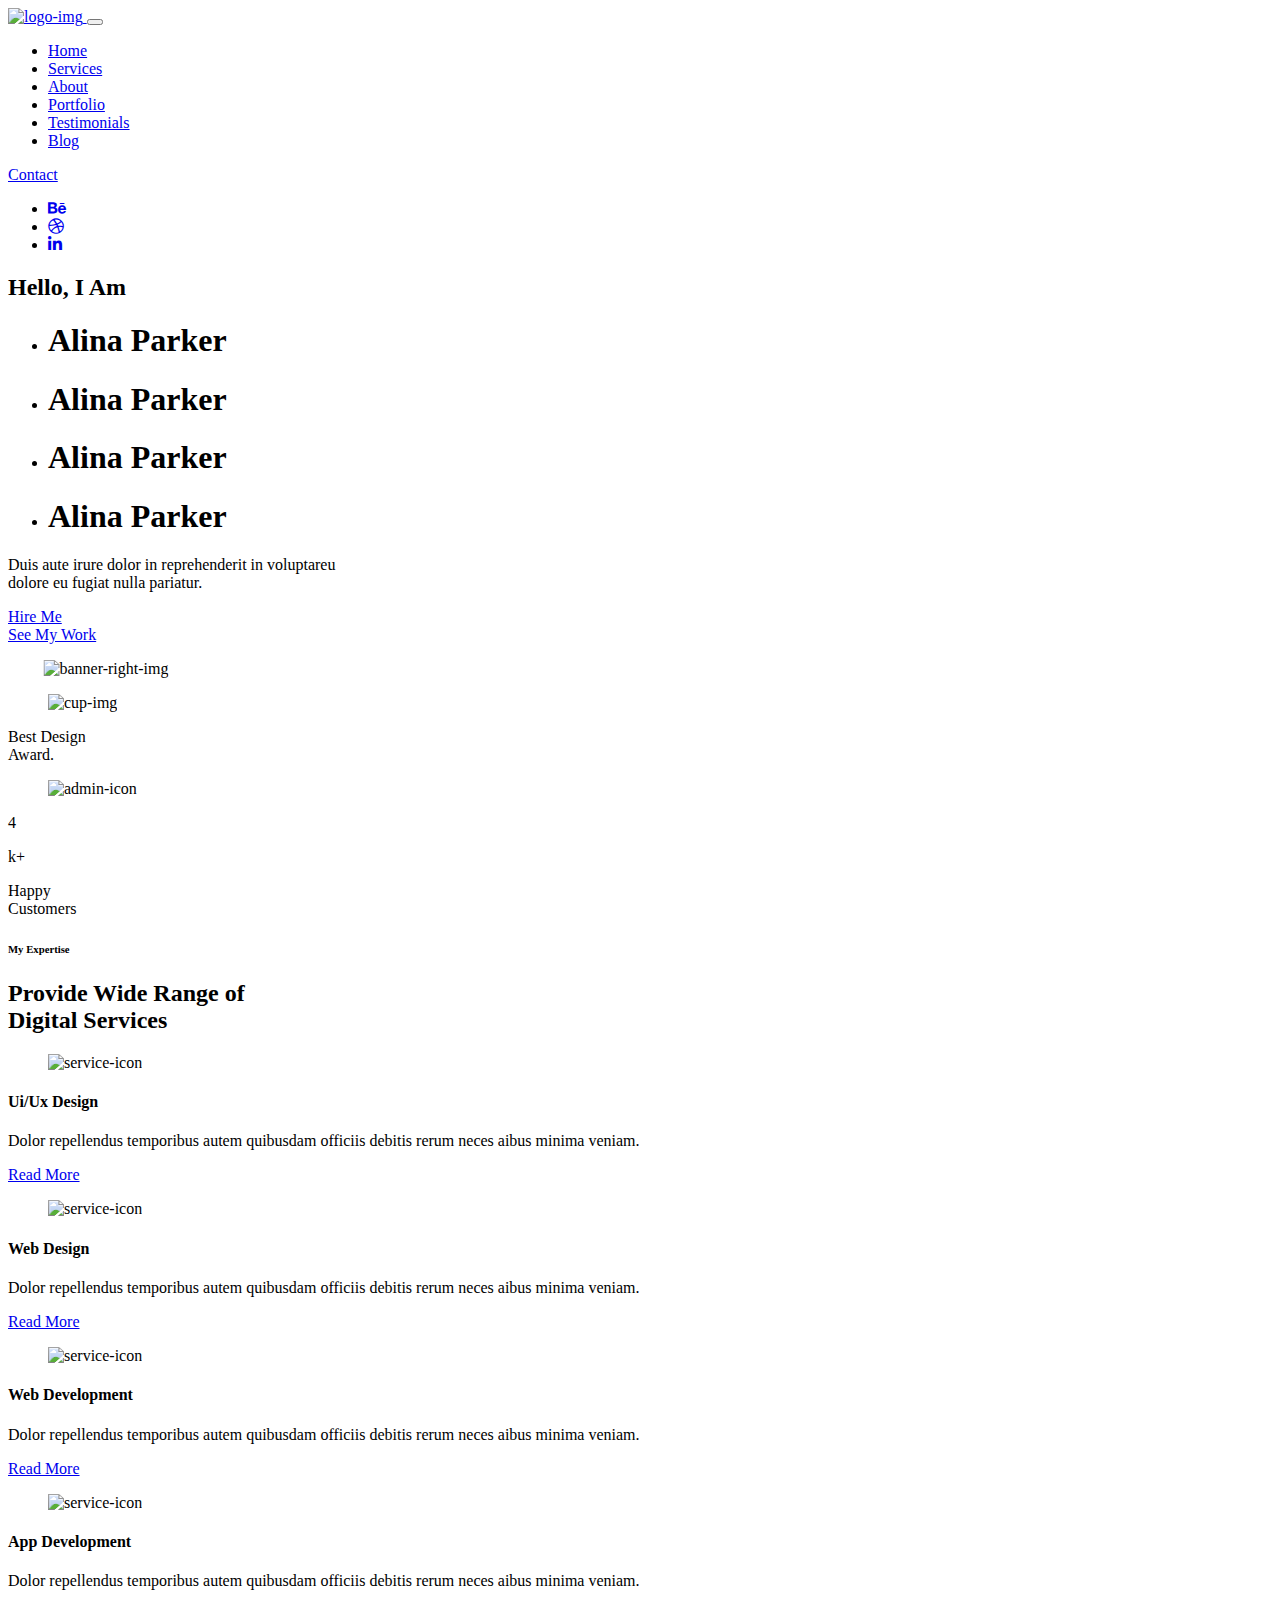
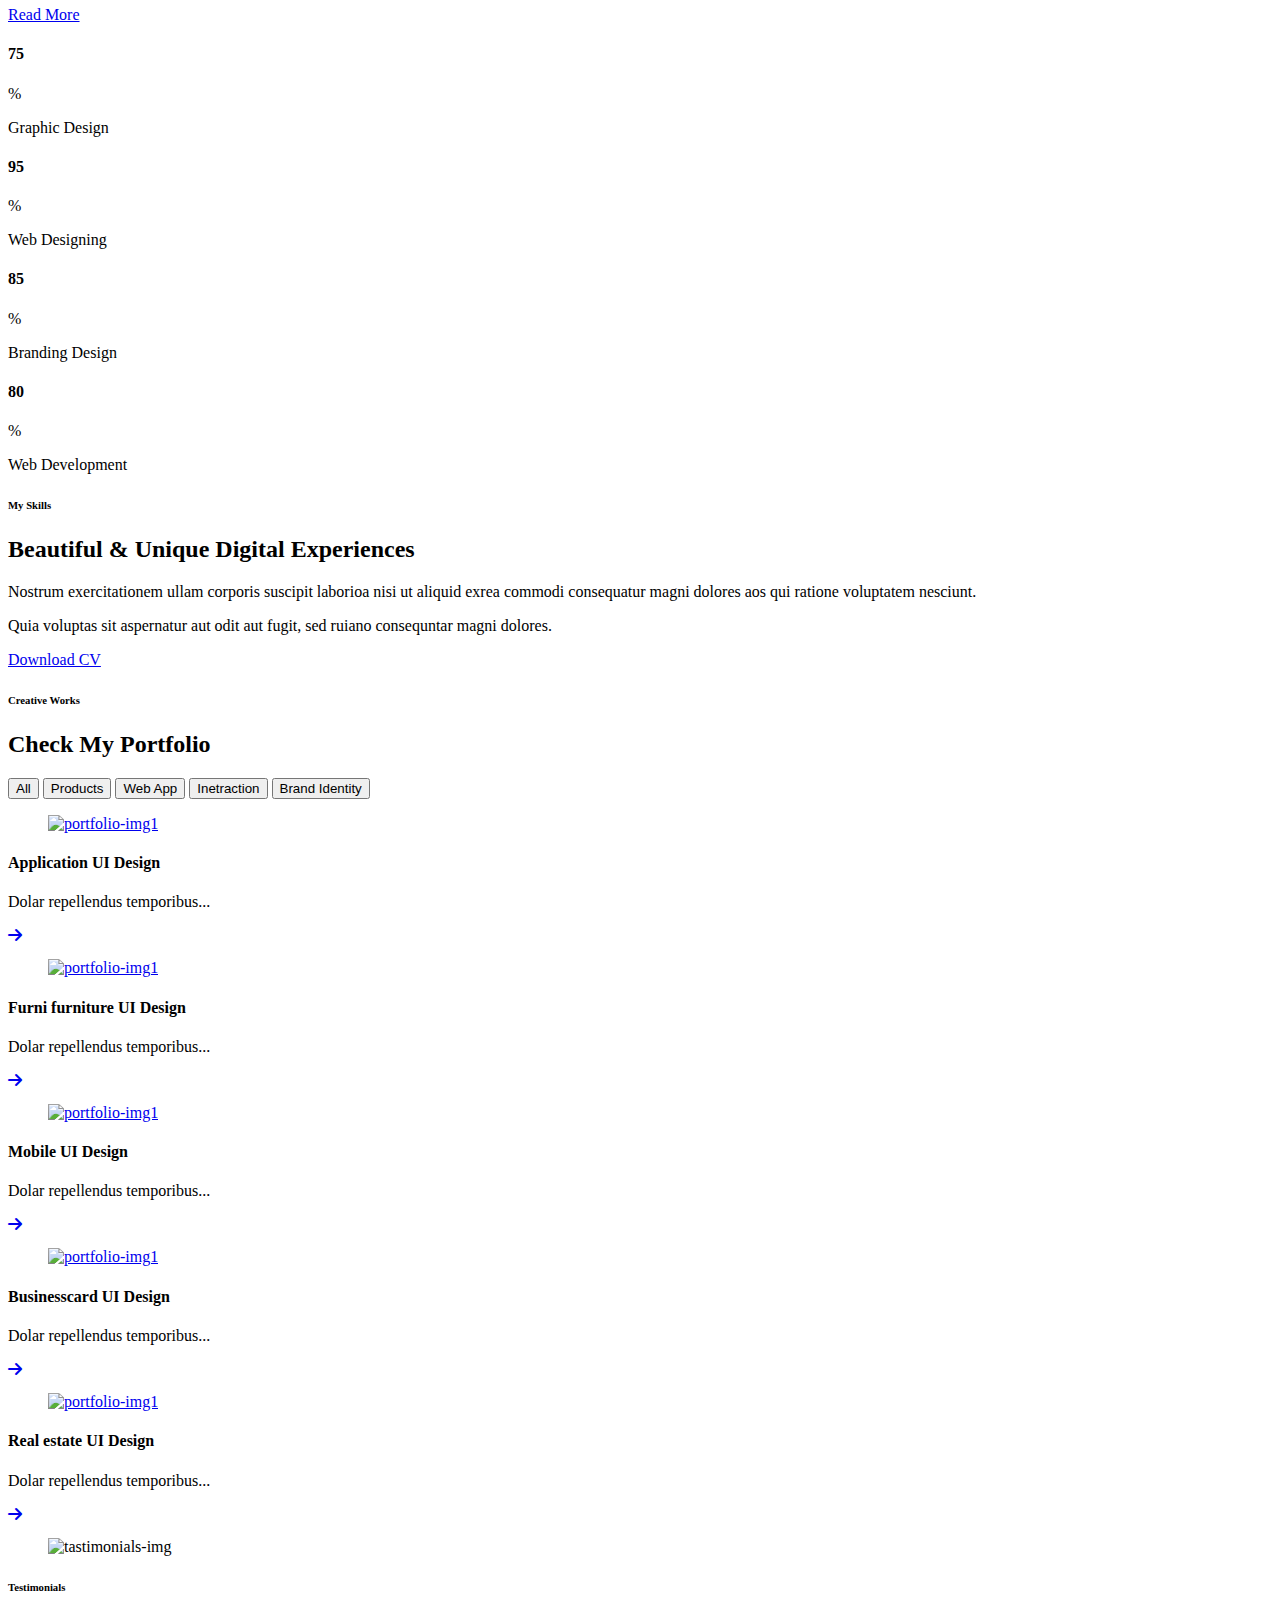
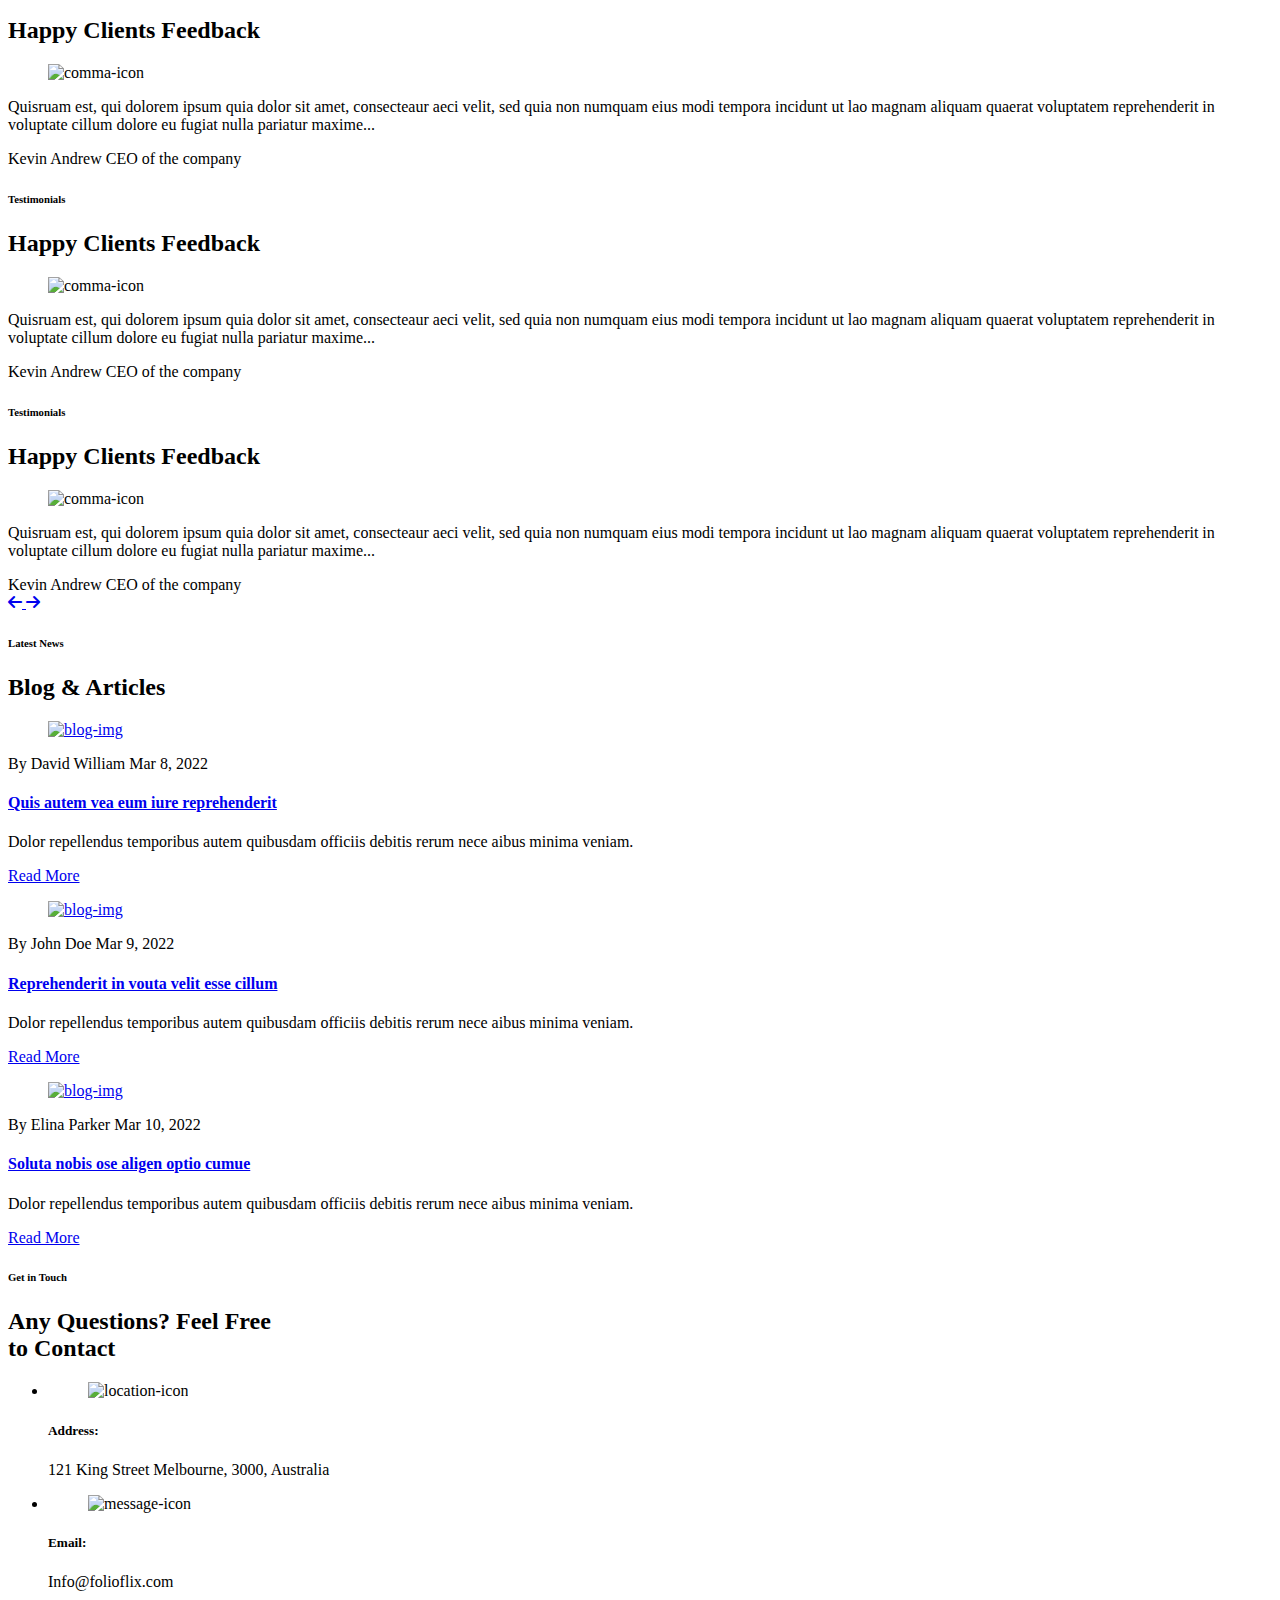
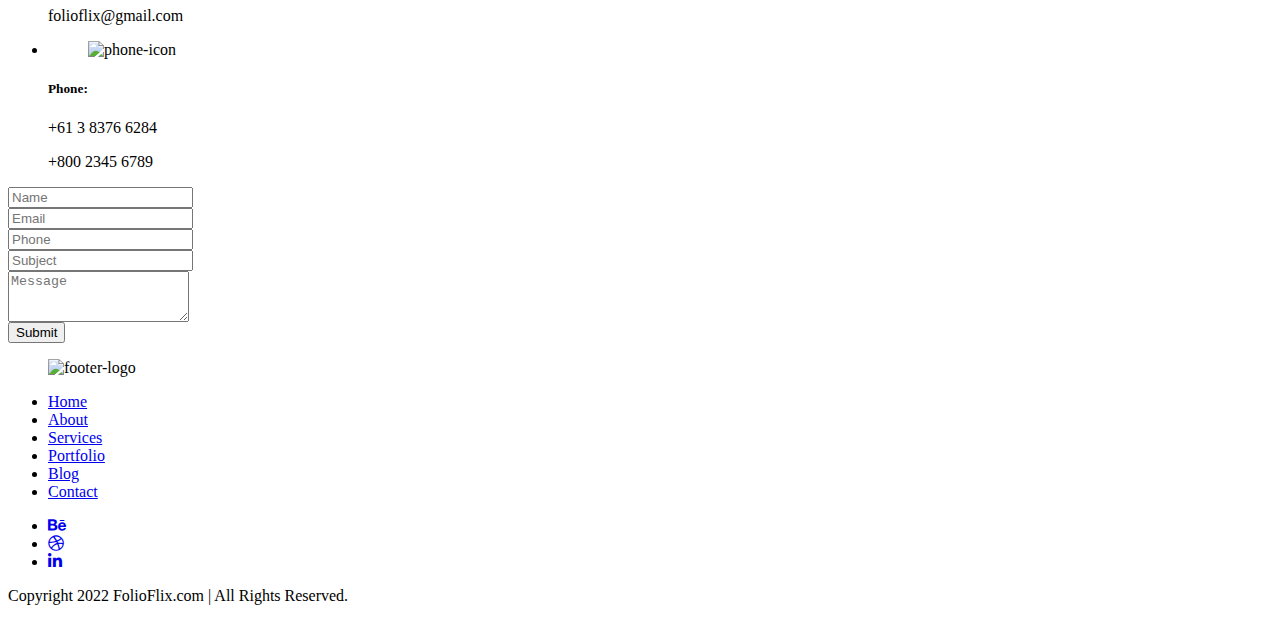
==== index.html @ b6fa3052 "Create index.html" ====
<html lang="zxx"><head>

    <meta name="viewport" content="width=device-width, initial-scale=1">
    <meta http-equiv="Content-Type" content="text/html; charset=utf-8">
    <link rel="stylesheet" href="assets/css/animate.css">
    <link rel="stylesheet" href="https://pro.fontawesome.com/releases/v5.10.0/css/all.css" integrity="sha384-AYmEC3Yw5cVb3ZcuHtOA93w35dYTsvhLPVnYs9eStHfGJvOvKxVfELGroGkvsg+p" crossorigin="anonymous">
    <link rel="stylesheet" href="assets/bootstrap/bootstrap.min.css">
    <link rel="stylesheet" href="assets/css/super-classes.css">
    <link rel="stylesheet" href="assets/css/style.css">
    <link rel="stylesheet" href="assets/css/mobile.css">
    <link rel="stylesheet" href="https://cdnjs.cloudflare.com/ajax/libs/font-awesome/6.1.1/css/all.min.css">
    <title>Nanda</title>
 </head>
 <body>
    <!---header-and-banner-section-->
    <div class="header-and-banner-con w-100 float-left position-relative">
       <div class="header-and-banner-inner-con">
          <header class="main-header fixed-header">
             <!--navbar-start-->
             <div class="container pl-0 pr-0">
                <div class="header-con">
                   <nav class="navbar navbar-expand-lg navbar-light p-0">
                      <a class="navbar-brand p-0" href="index.html">
                      <img src="assets/image/logo-img.png" alt="logo-img" class="img-fluid">
                      </a>
                      <button class="navbar-toggler p-0 collapsed" type="button" data-toggle="collapse" data-target="#navbarSupportedContent" aria-controls="navbarSupportedContent" aria-expanded="false" aria-label="Toggle navigation">
                      <span class="navbar-toggler-icon"></span>
                      <span class="navbar-toggler-icon"></span>
                      <span class="navbar-toggler-icon"></span>
                      </button>
                      <div class="collapse navbar-collapse justify-content-end" id="navbarSupportedContent">
                         <ul class="navbar-nav ml-auto">
                            <li class="nav-item active pl-0">
                               <a class="nav-link p-0" href="index.html">Home<span class="sr-only">(current)</span></a>
                            </li>
                            <li class="nav-item">
                               <a class="nav-link p-0" href="#service-con">Services</a>
                            </li>
                            <li class="nav-item">
                               <a class="nav-link p-0" href="#about-con">About</a>
                            </li>
                            <li class="nav-item">
                               <a class="nav-link p-0" href="#Portfolio">Portfolio</a>
                            </li>
                            <li class="nav-item">
                               <a class="nav-link p-0" href="#testimonials">Testimonials</a>
                            </li>
                            <li class="nav-item">
                               <a class="nav-link p-0 is-active" href="#blog">Blog</a>
                            </li>
                         </ul>
                         <div class="d-inline-block contact">
                            <a href="#Contact">Contact</a>
                         </div>
                      </div>
                   </nav>
                </div>
             </div>
             <!--navbar-end-->
          </header>
          <section class="banner-main-con banner-main-con2" id="home">
             <div class="container pl-0 pr-0">
                <!--banner-start-->
                <div class="footer-social-icon banner-social-icon mb-0">
                   <ul class="mb-0 list-unstyled">
                      <li class="">
                         <a href="https://www.behance.net/"><i class="fab fa-behance d-flex align-items-center justify-content-center"></i></a>
                      </li>
                      <li class="mt-3 mb-3">
                         <a href="https://dribbble.com/"><i class="fab fa-dribbble d-flex align-items-center justify-content-center ml-0 mr-0 "></i></a>
                      </li>
                      <li class="">
                         <a href="https://www.linkedin.com/"><i class="fab fa-linkedin-in d-flex align-items-center justify-content-center"></i></a>
                      </li>
                   </ul>
                </div>
                <div class="banner-con text-lg-left text-center">
                   <div class="row">
                      <div class="col-lg-7 col-sm-12 d-flex justify-content-center flex-column">
                         <div class="banner-left-con wow slideInLeft" style="visibility: visible; animation-name: slideInLeft;">
                            <div class="banner-heading">
                               <h2>Hello, I Am</h2>                                 
                               <ul class="dynamic-txts">
                                  <li><h1>Alina Parker</h1></li>
                                  <li><h1>Alina Parker</h1></li>
                                  <li><h1>Alina Parker</h1></li>
                                  <li><h1>Alina Parker</h1></li>
                                </ul>
                               <p>Duis aute irure dolor in reprehenderit in voluptareu<br>
                                  dolore eu fugiat nulla pariatur.
                               </p>
                            </div>
                            <div class="banner-btn generic-btn d-inline-block">
                               <a href="#Contact">Hire Me</a>
                            </div>
                            <a href="#Portfolio" class="See-btn">See My Work</a>
                         </div>
                      </div>
                      <div class="col-lg-5 col-sm-12">
                         <div class="banner-right-con position-relative wow slideInRight" id="banner-right-con" style="visibility: visible; animation-name: slideInRight;">
                            <figure class="mb-0">
                               <img src="assets/image/banner-right-img.png" alt="banner-right-img" id="banner-right-img" style="transform: translate(-4.5px);">
                            </figure>
                            <div class="best-award-con d-inline-block wow bounceInUp" data-wow-duration="1s" data-wow-delay="1s" style="visibility: visible; animation-duration: 1s; animation-delay: 1s; animation-name: bounceInUp;">
                               <div class="best-award-inner-con">
                                  <figure class="mb-0">
                                     <img src="assets/image/cup-img.png" alt="cup-img" class="img-fluid">
                                  </figure>
                                  <div class="best-award-title">
                                     <p class="mb-0">Best Design<br>
                                        Award.
                                     </p>
                                  </div>
                               </div>
                            </div>
                            <div class="best-award-con d-inline-block happy-con wow bounceInUp" data-wow-duration="1s" data-wow-delay="1s" style="visibility: visible; animation-duration: 1s; animation-delay: 1s; animation-name: bounceInUp;">
                               <div class="best-award-inner-con text-center">
                                  <figure>
                                     <img src="assets/image/admin-icon.png" alt="admin-icon" class="img-fluid">
                                  </figure>
                                  <div class="best-award-title d-inline-block ml-0">
                                     <p class="mb-0 d-inline-block count">4</p>
                                     <p class="mb-0 d-inline-block">k+</p>
                                     <span class="d-block">Happy<br>
                                     Customers</span>
                                  </div>
                               </div>
                            </div>
                            <div class="cursor" style="visibility: hidden; transform: translate3d(calc(984px - 50%), calc(125px - 50%), 0px);"></div>
                            <div class="cursor2" style="visibility: hidden; left: 984px; top: 125px;"></div>
                         </div>
                      </div>
                   </div>
                </div>
                <!--banner-end-->
             </div>
          </section>
       </div>
    </div>
    <!---header-and-banner-section-->
    <!-- service section -->
    <section class="w-100 float-left service-con padding-top padding-bottom position-relative" id="service-con">
       <div class="container">
          <div class="service-inner-con position-relative">
             <div class="generic-title text-center">
                <h6>My Expertise</h6>
                <h2 class="mb-0">Provide Wide Range of<br>
                   Digital Services
                </h2>
             </div>
             <div class="service-box wow fadeInUp" style="visibility: visible; animation-name: fadeInUp;">
                <div class="row">
                   <div class="col-lg-6 col-md-6">
                      <div class="service-box-item" style="transform: rotate(0deg);">
                         <figure class="mb-0">
                            <img src="assets/image/service-icon1.png" alt="service-icon" class="img-fluid">
                         </figure>
                         <div class="service-box-item-content">
                            <h4>Ui/Ux Design</h4>
                            <p>Dolor repellendus temporibus autem 
                               quibusdam officiis debitis rerum neces
                               aibus minima veniam.
                            </p>
                            <a href="#" data-toggle="modal" data-target="#Ui-Design">Read More</a>
                         </div>
                      </div>
                   </div>
                   <div class="col-lg-6 col-md-6">
                      <div class="service-box-item" style="transform: rotate(0deg);">
                         <figure class="mb-0">
                            <img src="assets/image/service-icon2.png" alt="service-icon" class="img-fluid">
                         </figure>
                         <div class="service-box-item-content">
                            <h4>Web Design</h4>
                            <p>Dolor repellendus temporibus autem 
                               quibusdam officiis debitis rerum neces
                               aibus minima veniam.
                            </p>
                            <a href="#" data-toggle="modal" data-target="#web-design">Read More</a>
                         </div>
                      </div>
                   </div>
                </div>
                <div class="row mb-0">
                   <div class="col-lg-6 col-md-6">
                      <div class="service-box-item" style="transform: rotate(0deg);">
                         <figure class="mb-0">
                            <img src="assets/image/service-icon3.png" alt="service-icon" class="img-fluid">
                         </figure>
                         <div class="service-box-item-content">
                            <h4>Web Development</h4>
                            <p>Dolor repellendus temporibus autem 
                               quibusdam officiis debitis rerum neces
                               aibus minima veniam.
                            </p>
                            <a href="#" data-toggle="modal" data-target="#web-development">Read More</a>
                         </div>
                      </div>
                   </div>
                   <div class="col-lg-6 col-md-6">
                      <div class="service-box-item mb-0" style="transform: rotate(0deg);">
                         <figure class="mb-0">
                            <img src="assets/image/service-icon4.png" alt="service-icon" class="img-fluid">
                         </figure>
                         <div class="service-box-item-content">
                            <h4>App Development</h4>
                            <p>Dolor repellendus temporibus autem 
                               quibusdam officiis debitis rerum neces
                               aibus minima veniam.
                            </p>
                            <a href="#" data-toggle="modal" data-target="#app-development">Read More</a>
                         </div>
                      </div>
                   </div>
                </div>
             </div>
          </div>
       </div>
    </section>
    <!-- service section -->
    <!-- skill section -->
    <section class="w-100 float-left skill-con padding-top padding-bottom position-relative" id="about-con">
       <div class="container">
          <div class="skill-inner-con position-relative">
             <div class="row">
                <div class="col-lg-6 order-lg-0 order-2">
                   <div class="skill-left-con text-center wow slideInLeft" style="visibility: visible; animation-name: slideInLeft;">
                      <div class="row service-skill-sttaf-con">
                         <div class="col-lg-6 col-md-6 col-sm-6 col-12">
                            <div class="skill-left-item-con">
                               <div class="circle-wrap firstPercentage">
                                  <div class="circle">
                                     <div class="mask full">
                                        <div class="fill"></div>
                                     </div>
                                     <div class="mask half">
                                        <div class="fill"></div>
                                     </div>
                                     <div class="inside-circle">
                                        <div class="service-skill-sttaf-item-con">
                                           <div class="service-skill-sttaf-item-title service-skill-sttaf-item1-con d-flex align-items-center justify-content-center">
                                              <h4 class="d-table-cell align-middle mb-0 text-center count">75</h4>
                                              <span class="static-txt2">%</span>
                                           </div>
                                        </div>
                                     </div>
                                  </div>
                               </div>
                               <div class="service-skill-sttaf-item-heading">
                                  <p class="mb-0">Graphic Design</p>
                               </div>
                            </div>
                         </div>
                         <div class="col-lg-6 col-md-6 col-sm-6 col-12">
                            <div class="skill-left-item-con">
                               <div class="circle-wrap secondPercentage">
                                  <div class="circle">
                                     <div class="mask full">
                                        <div class="fill"></div>
                                     </div>
                                     <div class="mask half">
                                        <div class="fill"></div>
                                     </div>
                                     <div class="inside-circle">
                                        <div class="service-skill-sttaf-item-con">
                                           <div class="service-skill-sttaf-item-title service-skill-sttaf-item2-con text-center d-flex align-items-center justify-content-center">
                                              <h4 class=" mb-0 text-center count">95</h4>
                                              <span class=" static-txt2">%</span>
                                           </div>
                                        </div>
                                     </div>
                                  </div>
                               </div>
                               <div class="service-skill-sttaf-item-heading">
                                  <p class="mb-0">Web Designing</p>
                               </div>
                            </div>
                         </div>
                      </div>
                      <div class="row service-skill-sttaf-con">
                         <div class="col-lg-6 col-md-6 col-sm-6 col-12">
                            <div class="skill-left-item-con">
                               <div class="circle-wrap thirdPercentage">
                                  <div class="circle">
                                     <div class="mask full">
                                        <div class="fill"></div>
                                     </div>
                                     <div class="mask half">
                                        <div class="fill"></div>
                                     </div>
                                     <div class="inside-circle">
                                        <div class="service-skill-sttaf-item-con">
                                           <div class="service-skill-sttaf-item-title service-skill-sttaf-item1-con d-flex align-items-center justify-content-center">
                                              <h4 class="d-table-cell align-middle mb-0 text-center count">85</h4>
                                              <span class="static-txt2">%</span>
                                           </div>
                                        </div>
                                     </div>
                                  </div>
                               </div>
                               <div class="service-skill-sttaf-item-heading">
                                  <p class="mb-0">Branding Design</p>
                               </div>
                            </div>
                         </div>
                         <div class="col-lg-6 col-md-6 col-sm-6 col-12 ">
                            <div class="skill-left-item-con">
                               <div class="circle-wrap fourPercentage">
                                  <div class="circle">
                                     <div class="mask full">
                                        <div class="fill"></div>
                                     </div>
                                     <div class="mask half">
                                        <div class="fill"></div>
                                     </div>
                                     <div class="inside-circle">
                                        <div class="service-skill-sttaf-item-con">
                                           <div class="service-skill-sttaf-item-title service-skill-sttaf-item2-con text-center d-flex align-items-center justify-content-center">
                                              <h4 class=" mb-0 text-center count">80</h4>
                                              <span class=" static-txt2">%</span>
                                           </div>
                                        </div>
                                     </div>
                                  </div>
                               </div>
                               <div class="service-skill-sttaf-item-heading">
                                  <p class="mb-0">Web Development</p>
                               </div>
                            </div>
                         </div>
                      </div>
                   </div>
                </div>
                <div class="col-lg-6 d-flex align-items-center">
                   <div class="skill-right-con wow slideInRight" style="visibility: visible; animation-name: slideInRight;">
                      <h6>My Skills</h6>
                      <h2>Beautiful &amp; Unique
                         Digital Experiences
                      </h2>
                      <p>Nostrum exercitationem ullam corporis suscipit laborioa
                         nisi ut aliquid exrea commodi consequatur magni dolores 
                         aos qui ratione voluptatem nesciunt.
                      </p>
                      <p>Quia voluptas sit aspernatur aut odit aut fugit, sed ruiano
                         consequntar magni dolores.
                      </p>
                      <div class="generic-btn download-bnt">
                         <a href="#" id="downloadImg" onclick="downloadImage()">Download CV</a>                  
                      </div>
                   </div>
                </div>
             </div>
          </div>
       </div>
    </section>
    <!-- skill section -->
    <!-- portfolio section -->
    <section class="w-100 float-left portfolio-con padding-top" id="Portfolio">
       <div class="container">
          <div class="generic-title text-center">
             <h6 class="text-white">Creative Works</h6>
             <h2 class="mb-0 text-white">Check My Portfolio</h2>
          </div>
          <div id="myBtnContainer" class="text-center">
             <button class="active active_button" onclick="filterSelection('all')"> All </button>
             <button class="" onclick="filterSelection('cars')">Products </button>
             <button class="" onclick="filterSelection('animals')">Web App</button>
             <button class="" onclick="filterSelection('fruits')"> Inetraction </button>
             <button class="" onclick="filterSelection('colors')">Brand Identity</button>
          </div>
       </div>
    </section>
    <!-- portfolio section -->
    <!-- portfolio section -->
    <section class="w-100 float-left portfolio-body-con">
       <div class="container">
          <div class="portfolio-img-con position-relative w-100 float-left wow fadeInUp" style="visibility: visible; animation-name: fadeInUp;">
             <div class="filterDiv cars position-relative show">
                <a href="#" data-toggle="modal" data-target="#modalWPWAF">
                   <div class="portfolio-img position-relative">
                      <figure>
                         <img src="assets/image/portfolio-img1.png" alt="portfolio-img1" class="img-fluid"> 
                      </figure>
                   </div>
                </a>
                   <div class="portfolio-img-content text-left">
                      <div class="portfolio-img-title d-inline-block">
                         <h4>Application UI Design</h4>
                         <p>Dolar repellendus temporibus...</p>
                      </div>
                   <a href="#" class="float-lg-right" data-toggle="modal" data-target="#modalWPWAF-icon">
                    <i class="fas fa-arrow-right d-flex align-items-center justify-content-center"></i>
                </a> 
                </div>
                
             </div>
             <div class="filterDiv colors fruits position-relative show">
                <a href="#" data-toggle="modal" data-target="#modalporfolio2">
                   <div class="portfolio-img position-relative">
                      <figure>
                         <img src="assets/image/portfolio-img2.png" alt="portfolio-img1" class="img-fluid"> 
                      </figure>
                   </div>
                </a>
                   <div class="portfolio-img-content text-left">
                      <div class="portfolio-img-title d-inline-block">
                         <h4>Furni furniture UI Design</h4>
                         <p>Dolar repellendus temporibus...</p>
                      </div>
                   <a href="#" class="float-lg-right" data-toggle="modal" data-target="#modalporfolio2-icon">
                   <i class="fas fa-arrow-right d-flex align-items-center justify-content-center"></i>
                   </a>
                </div>
                
             </div>
             <div class="filterDiv cars position-relative show">
                <a href="#" data-toggle="modal" data-target="#modalporfolio3">
                   <div class="portfolio-img position-relative">
                      <figure>
                         <img src="assets/image/portfolio-img3.png" alt="portfolio-img1" class="img-fluid"> 
                      </figure>
                   </div>
                </a>
                   <div class="portfolio-img-content text-left">
                      <div class="portfolio-img-title d-inline-block">
                         <h4>Mobile UI Design</h4>
                         <p>Dolar repellendus temporibus...</p>
                      </div>
                <a href="#" class="float-lg-right" data-toggle="modal" data-target="#modalporfolio3-icon"><i class="fas fa-arrow-right d-flex align-items-center justify-content-center"></i></a>
                </div>
               
             </div>
             <div class="filterDiv colors position-relative show">
                <a href="#" data-toggle="modal" data-target="#modalporfolio4">
                   <div class="portfolio-img position-relative">
                      <figure>
                         <img src="assets/image/portfolio-img4.png" alt="portfolio-img1" class="img-fluid"> 
                      </figure>
                   </div>
                </a>
                   <div class="portfolio-img-content text-left">
                      <div class="portfolio-img-title d-inline-block">
                         <h4>Businesscard UI Design</h4>
                         <p>Dolar repellendus temporibus...</p>
                      </div>
                <a href="#" class="float-lg-right" data-toggle="modal" data-target="#modalporfolio4-icon"><i class="fas fa-arrow-right d-flex align-items-center justify-content-center"></i></a>
                </div>
                
             </div>
             <div class="filterDiv cars animals position-relative show">
                <a href="#" data-toggle="modal" data-target="#modalporfolio5">
                   <div class="portfolio-img position-relative">
                      <figure>
                         <img src="assets/image/portfolio-img5.png" alt="portfolio-img1" class="img-fluid"> 
                      </figure>
                   </div>
                </a>
                   <div class="portfolio-img-content text-left">
                      <div class="portfolio-img-title d-inline-block">
                         <h4>Real estate UI Design</h4>
                         <p>Dolar repellendus temporibus...</p>
                      </div>
                <a href="#" class="float-lg-right" data-toggle="modal" data-target="#modalporfolio5-icon"><i class="fas fa-arrow-right d-flex align-items-center justify-content-center"></i></a>
                </div>
                
             </div>
          </div>
       </div>
    </section>
    <!-- portfolio section -->
    <!-- tastimonials section -->
    <section class="w-100 float-left padding-top padding-bottom tastimonials-con position-relative text-lg-left text-center" id="testimonials">
       <div class="container">
          <div class="row">
             <div class="col-lg-5">
                <div class="tastimonials-left-con wow slideInLeft" style="visibility: visible; animation-name: slideInLeft;">
                   <figure class="mb-0">
                      <img src="assets/image/tastimonials-img.png" alt="tastimonials-img" class="img-fluid">
                   </figure>
                </div>
             </div>
             <div class="col-lg-7">
                <div id="carouselExampleControls" class="carousel slide wow slideInRight" data-ride="carousel" style="visibility: visible; animation-name: slideInRight;">
                   <div class="carousel-inner">
                      <div class="carousel-item carousel-item-next carousel-item-left">
                         <div class="testimonials-content">
                            <h6>Testimonials</h6>
                            <h2>Happy Clients Feedback</h2>
                            <figure class="mb-0">
                               <img src="assets/image/comma-icon.png" alt="comma-icon" class="img-fluid">
                            </figure>
                            <div class="testimonials-inner-content">
                               <p>Quisruam est, qui dolorem ipsum quia dolor sit amet, consecteaur
                                  aeci velit, sed quia non numquam eius modi tempora incidunt ut lao
                                  magnam aliquam quaerat voluptatem reprehenderit in voluptate
                                  cillum dolore eu fugiat nulla pariatur maxime...
                               </p>
                               <span class="d-block auther-name">Kevin Andrew</span>
                               <span class="d-block">CEO  of the company</span>
                            </div>
                         </div>
                      </div>
                      <div class="carousel-item">
                         <div class="testimonials-content">
                            <h6>Testimonials</h6>
                            <h2>Happy Clients Feedback</h2>
                            <figure class="mb-0">
                               <img src="assets/image/comma-icon.png" alt="comma-icon" class="img-fluid">
                            </figure>
                            <div class="testimonials-inner-content">
                               <p>Quisruam est, qui dolorem ipsum quia dolor sit amet, consecteaur
                                  aeci velit, sed quia non numquam eius modi tempora incidunt ut lao
                                  magnam aliquam quaerat voluptatem reprehenderit in voluptate
                                  cillum dolore eu fugiat nulla pariatur maxime...
                               </p>
                               <span class="d-block auther-name">Kevin Andrew</span>
                               <span class="d-block">CEO  of the company</span>
                            </div>
                         </div>
                      </div>
                      <div class="carousel-item active carousel-item-left">
                         <div class="testimonials-content">
                            <h6>Testimonials</h6>
                            <h2>Happy Clients Feedback</h2>
                            <figure class="mb-0">
                               <img src="assets/image/comma-icon.png" alt="comma-icon" class="img-fluid">
                            </figure>
                            <div class="testimonials-inner-content">
                               <p>Quisruam est, qui dolorem ipsum quia dolor sit amet, consecteaur
                                  aeci velit, sed quia non numquam eius modi tempora incidunt ut lao
                                  magnam aliquam quaerat voluptatem reprehenderit in voluptate
                                  cillum dolore eu fugiat nulla pariatur maxime...
                               </p>
                               <span class="d-block auther-name">Kevin Andrew</span>
                               <span class="d-block">CEO  of the company</span>
                            </div>
                         </div>
                      </div>
                   </div>
                   <a class="carousel-control-prev" href="#carouselExampleControls" role="button" data-slide="prev">
                   <i class="fas fa-arrow-left d-flex align-items-center justify-content-center"></i>
                   <span class="sr-only">Previous</span>
                   </a>
                   <a class="carousel-control-next" href="#carouselExampleControls" role="button" data-slide="next">
                   <i class="fas fa-arrow-right d-flex align-items-center justify-content-center"></i>
                   <span class="sr-only">Next</span>
                   </a>
                </div>
             </div>
          </div>
       </div>
    </section>
    <!-- tastimonials section -->
    <!-- blog section -->
    <section class="w-100 float-left blog-con padding-top padding-bottom position-relative" id="blog">
       <div class="container">
          <div class="blog-inner-con position-relative">
             <div class="generic-title text-center">
                <h6>Latest News</h6>
                <h2 class="mb-0">Blog &amp; Articles</h2>
             </div>
             <div class="blog-box wow fadeInUp" style="visibility: visible; animation-name: fadeInUp;">
                <div class="row">
                   <div class="col-lg-4">
                      <div class="blog-box-item">
                         <div class="blog-img">
                            <a href="#" data-toggle="modal" data-target="#blog-model-1">
                               <figure class="mb-0">
                                  <img src="assets/image/blog-img-1.png" alt="blog-img" class="img-fluid">
                               </figure>
                            </a>
                         </div>
                         <div class="blog-content">
                            <div class="blog-auteher-title">
                               <span>By David William</span>
                               <span class="float-lg-right">Mar 8, 2022</span>
                            </div>
                            <a href="#" data-toggle="modal" data-target="#blog-model-1">
                               <h4>Quis autem vea eum 
                                  iure reprehenderit
                               </h4>
                            </a>
                            <p>Dolor repellendus temporibus autem 
                               quibusdam officiis debitis rerum nece
                               aibus minima veniam.
                            </p>
                            <a href="#" data-toggle="modal" data-target="#blog-model-1">Read More</a>
                         </div>
                      </div>
                   </div>
                   <div class="col-lg-4">
                      <div class="blog-box-item">
                         <div class="blog-img">
                            <a href="#" data-toggle="modal" data-target="#blog-model-2">
                               <figure class="mb-0">
                                  <img src="assets/image/blog-img-2.png" alt="blog-img" class="img-fluid">
                               </figure>
                            </a>
                         </div>
                         <div class="blog-content">
                            <div class="blog-auteher-title">
                               <span>By John Doe</span>
                               <span class="float-lg-right">Mar 9, 2022</span>
                            </div>
                            <a href="#" data-toggle="modal" data-target="#blog-model-2">
                               <h4>Reprehenderit in vouta
                                  velit esse cillum
                               </h4>
                            </a>
                            <p>Dolor repellendus temporibus autem 
                               quibusdam officiis debitis rerum nece
                               aibus minima veniam.
                            </p>
                            <a href="#" data-toggle="modal" data-target="#blog-model-2">Read More</a>
                         </div>
                      </div>
                   </div>
                   <div class="col-lg-4">
                      <div class="blog-box-item mb-0">
                         <div class="blog-img">
                            <a href="#" data-toggle="modal" data-target="#blog-model-3">
                               <figure class="mb-0">
                                  <img src="assets/image/blog-img-3.png" alt="blog-img" class="img-fluid">
                               </figure>
                            </a>
                         </div>
                         <div class="blog-content">
                            <div class="blog-auteher-title">
                               <span>By Elina Parker</span>
                               <span class="float-lg-right">Mar 10, 2022</span>
                            </div>
                            <a href="#" data-toggle="modal" data-target="#blog-model-3">
                               <h4>Soluta nobis ose aligen
                               optio cumue
                            </h4>
                            </a>
                            <p>Dolor repellendus temporibus autem 
                               quibusdam officiis debitis rerum nece
                               aibus minima veniam.
                            </p>
                            <a href="#" data-toggle="modal" data-target="#blog-model-3">Read More</a>
                         </div>
                      </div>
                   </div>
                </div>
             </div>
          </div>
       </div>
    </section>
    <!-- blog section -->
    <!-- form section -->
    <section class="w-100 float-left form-main-con padding-top padding-bottom" id="Contact">
       <div class="container">
          <div class="form-main-inner-con position-relative">
             <div class="generic-title text-center">
                <h6>Get in Touch</h6>
                <h2 class="mb-0">Any Questions? Feel Free<br>
                   to Contact
                </h2>
             </div>
             <div class="row">
                <div class="col-lg-4 order-lg-0 order-2">
                   <div class="contact-information position-relative wow slideInLeft" style="visibility: visible; animation-name: slideInLeft;">
                      <ul class="list-unstyled">
                         <li>
                            <figure class="mb-0 d-flex align-items-center justify-content-center">
                               <img src="assets/image/location-icon.png" alt="location-icon" class="img-fluid">
                            </figure>
                            <div class="contact-information-content">
                               <h5>Address:</h5>
                               <p class="mb-0">121 King Street Melbourne,
                                  3000, Australia
                               </p>
                            </div>
                         </li>
                         <li>
                            <figure class="mb-0 d-flex align-items-center justify-content-center">
                               <img src="assets/image/message-icon.png" alt="message-icon" class="img-fluid">
                            </figure>
                            <div class="contact-information-content">
                               <h5>Email:</h5>
                               <p class="mb-0">Info@folioflix.com</p>
                               <p class="mb-0">folioflix@gmail.com</p>
                            </div>
                         </li>
                         <li class="mb-0">
                            <figure class="mb-0 d-flex align-items-center justify-content-center">
                               <img src="assets/image/phone-icon.png" alt="phone-icon" class="img-fluid">
                            </figure>
                            <div class="contact-information-content">
                               <h5>Phone:</h5>
                               <p class="mb-0">+61 3 8376 6284</p>
                               <p class="mb-0">+800 2345 6789</p>
                            </div>
                         </li>
                      </ul>
                   </div>
                </div>
                <div class="col-lg-8">
                    
                    <div id="form_result">
              
                    </div>

                    
                   <form id="contactpage" method="POST" class="contact-form wow slideInRight text-lg-left text-center" style="visibility: visible; animation-name: slideInRight;">
                      <div class="row">
                         <div class="col-lg-6 col-md-6">
                            <div class="form-group mb-0">    
                               <input type="text" placeholder="Name" name="name" id="name" autocomplete="off" required=""> 
                            </div>
                         </div>
                         <div class="col-lg-6 col-md-6">
                            <div class="form-group mb-0">
                               <input type="email" id="emailHelp" name="emailHelp" placeholder="Email" autocomplete="off" required="">
                               <small class="form-text text-muted"></small>
                            </div>
                         </div>
                         <div class="col-lg-6 col-md-6">
                            <div class="form-group mb-0">    
                               <input type="tel" placeholder="Phone" name="phone" id="phone" required=""> 
                            </div>
                         </div>
                         <div class="col-lg-6 col-md-6">
                            <div class="form-group mb-0">    
                               <input type="text" name="subject" placeholder="Subject" id="subject"> 
                            </div>
                         </div>
                      </div>
                      <div class="row">
                         <div class="col-lg-12">
                            <div class=" form-group mb-0">    
                               <textarea placeholder="Message" rows="3" name="comments" id="comments"></textarea>
                            </div>
                         </div>
                      </div>
                      <button type="submit" id="submit" class="appointment-btn">Submit</button>
                   </form>
                    
                </div>
             </div>
          </div>
       </div>
    </section>
    <!-- form section -->
    <!-- weight footer section -->
    <div class="w-100 float-left weight-footer-con position-relative">
       <div class="container">
          <div class="weight-footer-content text-center wow fadeInUp" style="visibility: visible; animation-name: fadeInUp;">
             <figure class="">
                <img src="assets/image/footer-logo.png" alt="footer-logo" class="img-fluid">
             </figure>
             <div class="footer-navbar">
                <ul class="list-unstyled">
                   <li class="d-inline-block border-left-0 pl-0"><a href="#home">Home</a></li>
                   <li class="d-inline-block"><a href="#about-con">About</a></li>
                   <li class="d-inline-block"><a href="#service-con">Services</a></li>
                   <li class="d-inline-block"><a href="#Portfolio">Portfolio</a></li>
                   <li class="d-inline-block"><a href="#testimonials">Blog</a></li>
                   <li class="d-inline-block pr-0"><a href="#Contact">Contact</a></li>
                </ul>
             </div>
             <div class="footer-social-icon">
                <ul class="mb-0">
                   <li class="d-inline-block">
                      <a href="https://www.behance.net/"><i class="fab fa-behance d-flex align-items-center justify-content-center"></i></a>
                   </li>
                   <li class="d-inline-block">
                      <a href="https://dribbble.com/"><i class="fab fa-dribbble d-flex align-items-center justify-content-center"></i></a>
                   </li>
                   <li class="d-inline-block">
                      <a href="https://www.linkedin.com/"><i class="fab fa-linkedin-in d-flex align-items-center justify-content-center"></i></a>
                   </li>
                </ul>
             </div>
          </div>
          <div class="copy-right-content text-center">
             <p class="mb-0">Copyright 2022 FolioFlix.com | All Rights Reserved.</p>
          </div>
       </div>
    </div>
    <a id="button" class="show"></a>
    <div id="modalWPWAF" class="modal fade" tabindex="-1" style="display: none;" aria-hidden="true">
       <div class="modal-dialog">
          <div class="modal-content">
             <div class="modal-header">
                <button type="button" class="close" data-dismiss="modal" aria-label="Close"><span aria-hidden="true"><i class="far fa-times"></i></span></button>
             </div>
             <div class="modal-body service-model-content">
                <figure class="mb-0">
                   <img src="assets/image/portfolio-model-img1.jfif" alt="portfolio-model-img1" class="img-fluid">
                </figure>
                <h4>Application UI Design</h4>
                <p class="mb-md-4 mb-2">Lorem Ipsum is simply dummy text of the printing and typesetting industry. Lorem Ipsum has been the industry's standard dummy text ever since the 1500s, when an unknown printer took a galley of type and scrambled it to make a type specimen book. It has survived not only five centuries, but also the leap into electronic typesetting, remaining essentially unchanged. It was popularised in the 1960s with the release .</p>
                <ul class="list-unstyled model-list mb-md-3 mb-2">
                   <li><i class="fas fa-check-circle"></i> Lorem Ipsum is simply dummy text of the printing and typesetting industry</li>
                   <li><i class="fas fa-check-circle"></i> Lorem Ipsum is simply dummy text of the printing and typesetting industry</li>
                   <li><i class="fas fa-check-circle"></i> Lorem Ipsum is simply dummy text of the printing and typesetting industry</li>
                </ul>
                <p class="mb-0">Lorem Ipsum is simply dummy text of the printing and typesetting industry. when an unknown printer took a galley of type and scrambled it to make a type specimen book.</p>  
             </div>
          </div>
       </div>
    </div>
    <div id="modalWPWAF-icon" class="modal fade" tabindex="-1" style="display: none;" aria-hidden="true">
       <div class="modal-dialog">
          <div class="modal-content">
             <div class="modal-header">
                <button type="button" class="close" data-dismiss="modal" aria-label="Close"><span aria-hidden="true"><i class="far fa-times"></i></span></button>
             </div>
             <div class="modal-body service-model-content">
                <figure class="mb-0">
                   <img src="assets/image/portfolio-model-img1.jfif" alt="portfolio-model-img1" class="img-fluid">
                </figure>
                <h4>Application UI Design</h4>
                <p class="mb-md-4 mb-2">Lorem Ipsum is simply dummy text of the printing and typesetting industry. Lorem Ipsum has been the industry's standard dummy text ever since the 1500s, when an unknown printer took a galley of type and scrambled it to make a type specimen book. It has survived not only five centuries, but also the leap into electronic typesetting, remaining essentially unchanged. It was popularised in the 1960s with the release .</p>
                <ul class="list-unstyled model-list mb-md-3 mb-2">
                   <li><i class="fas fa-check-circle"></i> Lorem Ipsum is simply dummy text of the printing and typesetting industry</li>
                   <li><i class="fas fa-check-circle"></i> Lorem Ipsum is simply dummy text of the printing and typesetting industry</li>
                   <li><i class="fas fa-check-circle"></i> Lorem Ipsum is simply dummy text of the printing and typesetting industry</li>
                </ul>
                <p class="mb-0">Lorem Ipsum is simply dummy text of the printing and typesetting industry. when an unknown printer took a galley of type and scrambled it to make a type specimen book.</p>  
             </div>
          </div>
       </div>
    </div>
    <div id="modalporfolio2" class="modal fade" tabindex="-1" style="display: none;" aria-hidden="true">
       <div class="modal-dialog">
          <div class="modal-content">
             <div class="modal-header">
                <button type="button" class="close" data-dismiss="modal" aria-label="Close"><span aria-hidden="true"><i class="far fa-times"></i></span></button>
             </div>
             <div class="modal-body service-model-content">
                <figure class="mb-0">
                   <img src="assets/image/portfolio-model-img2.jfif" alt="portfolio-model-img1" class="img-fluid">
                </figure>
                <h4>Furni furniture UI Design</h4>
                <p class="mb-md-4 mb-2">Lorem Ipsum is simply dummy text of the printing and typesetting industry. Lorem Ipsum has been the industry's standard dummy text ever since the 1500s, when an unknown printer took a galley of type and scrambled it to make a type specimen book. It has survived not only five centuries, but also the leap into electronic typesetting, remaining essentially unchanged. It was popularised in the 1960s with the release .</p>
                <ul class="list-unstyled model-list mb-md-3 mb-2">
                   <li><i class="fas fa-check-circle"></i> Lorem Ipsum is simply dummy text of the printing and typesetting industry</li>
                   <li><i class="fas fa-check-circle"></i> Lorem Ipsum is simply dummy text of the printing and typesetting industry</li>
                   <li><i class="fas fa-check-circle"></i> Lorem Ipsum is simply dummy text of the printing and typesetting industry</li>
                </ul>
                <p class="mb-0">Lorem Ipsum is simply dummy text of the printing and typesetting industry. when an unknown printer took a galley of type and scrambled it to make a type specimen book.</p>  
             </div>
          </div>
       </div>
    </div>
    <div id="modalporfolio2-icon" class="modal fade" tabindex="-1" style="display: none;" aria-hidden="true">
       <div class="modal-dialog">
          <div class="modal-content">
             <div class="modal-header">
                <button type="button" class="close" data-dismiss="modal" aria-label="Close"><span aria-hidden="true"><i class="far fa-times"></i></span></button>
             </div>
             <div class="modal-body service-model-content">
                <figure class="mb-0">
                   <img src="assets/image/portfolio-model-img2.jfif" alt="portfolio-model-img1" class="img-fluid">
                </figure>
                <h4>Furni furniture UI Design</h4>
                <p class="mb-md-4 mb-2">Lorem Ipsum is simply dummy text of the printing and typesetting industry. Lorem Ipsum has been the industry's standard dummy text ever since the 1500s, when an unknown printer took a galley of type and scrambled it to make a type specimen book. It has survived not only five centuries, but also the leap into electronic typesetting, remaining essentially unchanged. It was popularised in the 1960s with the release .</p>
                <ul class="list-unstyled model-list mb-md-3 mb-2">
                   <li><i class="fas fa-check-circle"></i> Lorem Ipsum is simply dummy text of the printing and typesetting industry</li>
                   <li><i class="fas fa-check-circle"></i> Lorem Ipsum is simply dummy text of the printing and typesetting industry</li>
                   <li><i class="fas fa-check-circle"></i> Lorem Ipsum is simply dummy text of the printing and typesetting industry</li>
                </ul>
                <p class="mb-0">Lorem Ipsum is simply dummy text of the printing and typesetting industry. when an unknown printer took a galley of type and scrambled it to make a type specimen book.</p>  
             </div>
          </div>
       </div>
    </div>
    <div id="modalporfolio3" class="modal fade" tabindex="-1" style="display: none;" aria-hidden="true">
       <div class="modal-dialog">
          <div class="modal-content">
             <div class="modal-header">
                <button type="button" class="close" data-dismiss="modal" aria-label="Close"><span aria-hidden="true"><i class="far fa-times"></i></span></button>
             </div>
             <div class="modal-body service-model-content">
                <figure class="mb-0">
                   <img src="assets/image/portfolio-model-img3.jfif" alt="portfolio-model-img1" class="img-fluid">
                </figure>
                <h4>Mobile UI Design</h4>
                <p class="mb-md-4 mb-2">Lorem Ipsum is simply dummy text of the printing and typesetting industry. Lorem Ipsum has been the industry's standard dummy text ever since the 1500s, when an unknown printer took a galley of type and scrambled it to make a type specimen book. It has survived not only five centuries, but also the leap into electronic typesetting, remaining essentially unchanged. It was popularised in the 1960s with the release .</p>
                <ul class="list-unstyled model-list mb-md-3 mb-2">
                   <li><i class="fas fa-check-circle"></i> Lorem Ipsum is simply dummy text of the printing and typesetting industry</li>
                   <li><i class="fas fa-check-circle"></i> Lorem Ipsum is simply dummy text of the printing and typesetting industry</li>
                   <li><i class="fas fa-check-circle"></i> Lorem Ipsum is simply dummy text of the printing and typesetting industry</li>
                </ul>
                <p class="mb-0">Lorem Ipsum is simply dummy text of the printing and typesetting industry. when an unknown printer took a galley of type and scrambled it to make a type specimen book.</p>  
             </div>
          </div>
       </div>
    </div>
    <div id="modalporfolio3-icon" class="modal fade" tabindex="-1" style="display: none;" aria-hidden="true">
       <div class="modal-dialog">
          <div class="modal-content">
             <div class="modal-header">
                <button type="button" class="close" data-dismiss="modal" aria-label="Close"><span aria-hidden="true"><i class="far fa-times"></i></span></button>
             </div>
             <div class="modal-body service-model-content">
                <figure class="mb-0">
                   <img src="assets/image/portfolio-model-img3.jfif" alt="portfolio-model-img1" class="img-fluid">
                </figure>
                <h4>Mobile UI Design</h4>
                <p class="mb-md-4 mb-2">Lorem Ipsum is simply dummy text of the printing and typesetting industry. Lorem Ipsum has been the industry's standard dummy text ever since the 1500s, when an unknown printer took a galley of type and scrambled it to make a type specimen book. It has survived not only five centuries, but also the leap into electronic typesetting, remaining essentially unchanged. It was popularised in the 1960s with the release .</p>
                <ul class="list-unstyled model-list mb-md-3 mb-2">
                   <li><i class="fas fa-check-circle"></i> Lorem Ipsum is simply dummy text of the printing and typesetting industry</li>
                   <li><i class="fas fa-check-circle"></i> Lorem Ipsum is simply dummy text of the printing and typesetting industry</li>
                   <li><i class="fas fa-check-circle"></i> Lorem Ipsum is simply dummy text of the printing and typesetting industry</li>
                </ul>
                <p class="mb-0">Lorem Ipsum is simply dummy text of the printing and typesetting industry. when an unknown printer took a galley of type and scrambled it to make a type specimen book.</p>  
             </div>
          </div>
       </div>
    </div>
    <div id="modalporfolio4" class="modal fade" tabindex="-1" style="display: none;" aria-hidden="true">
       <div class="modal-dialog">
          <div class="modal-content">
             <div class="modal-header">
                <button type="button" class="close" data-dismiss="modal" aria-label="Close"><span aria-hidden="true"><i class="far fa-times"></i></span></button>
             </div>
             <div class="modal-body service-model-content">
                <figure class="mb-0">
                   <img src="assets/image/portfolio-model-img4.jfif" alt="portfolio-model-img1" class="img-fluid">
                </figure>
                <h4>Businesscard UI Design</h4>
                <p class="mb-md-4 mb-2">Lorem Ipsum is simply dummy text of the printing and typesetting industry. Lorem Ipsum has been the industry's standard dummy text ever since the 1500s, when an unknown printer took a galley of type and scrambled it to make a type specimen book. It has survived not only five centuries, but also the leap into electronic typesetting, remaining essentially unchanged. It was popularised in the 1960s with the release .</p>
                <ul class="list-unstyled model-list mb-md-3 mb-2">
                   <li><i class="fas fa-check-circle"></i> Lorem Ipsum is simply dummy text of the printing and typesetting industry</li>
                   <li><i class="fas fa-check-circle"></i> Lorem Ipsum is simply dummy text of the printing and typesetting industry</li>
                   <li><i class="fas fa-check-circle"></i> Lorem Ipsum is simply dummy text of the printing and typesetting industry</li>
                </ul>
                <p class="mb-0">Lorem Ipsum is simply dummy text of the printing and typesetting industry. when an unknown printer took a galley of type and scrambled it to make a type specimen book.</p>  
             </div>
          </div>
       </div>
    </div>
    <div id="modalporfolio4-icon" class="modal fade" tabindex="-1" style="display: none;" aria-hidden="true">
       <div class="modal-dialog">
          <div class="modal-content">
             <div class="modal-header">
                <button type="button" class="close" data-dismiss="modal" aria-label="Close"><span aria-hidden="true"><i class="far fa-times"></i></span></button>
             </div>
             <div class="modal-body service-model-content">
                <figure class="mb-0">
                   <img src="assets/image/portfolio-model-img4.jfif" alt="portfolio-model-img1" class="img-fluid">
                </figure>
                <h4>Businesscard UI Design</h4>
                <p class="mb-md-4 mb-2">Lorem Ipsum is simply dummy text of the printing and typesetting industry. Lorem Ipsum has been the industry's standard dummy text ever since the 1500s, when an unknown printer took a galley of type and scrambled it to make a type specimen book. It has survived not only five centuries, but also the leap into electronic typesetting, remaining essentially unchanged. It was popularised in the 1960s with the release .</p>
                <ul class="list-unstyled model-list mb-md-3 mb-2">
                   <li><i class="fas fa-check-circle"></i> Lorem Ipsum is simply dummy text of the printing and typesetting industry</li>
                   <li><i class="fas fa-check-circle"></i> Lorem Ipsum is simply dummy text of the printing and typesetting industry</li>
                   <li><i class="fas fa-check-circle"></i> Lorem Ipsum is simply dummy text of the printing and typesetting industry</li>
                </ul>
                <p class="mb-0">Lorem Ipsum is simply dummy text of the printing and typesetting industry. when an unknown printer took a galley of type and scrambled it to make a type specimen book.</p>  
             </div>
          </div>
       </div>
    </div>
    <div id="modalporfolio5" class="modal fade" tabindex="-1" style="display: none;" aria-hidden="true">
       <div class="modal-dialog">
          <div class="modal-content">
             <div class="modal-header">
                <button type="button" class="close" data-dismiss="modal" aria-label="Close"><span aria-hidden="true"><i class="far fa-times"></i></span></button>
             </div>
             <div class="modal-body service-model-content">
                <figure class="mb-0">
                   <img src="assets/image/portfolio-model-img5.png" alt="portfolio-model-img1" class="img-fluid">
                </figure>
                <h4>Real estate UI Design</h4>
                <p class="mb-4">Lorem Ipsum is simply dummy text of the printing and typesetting industry. Lorem Ipsum has been the industry's standard dummy text ever since the 1500s, when an unknown printer took a galley of type and scrambled it to make a type specimen book. It has survived not only five centuries, but also the leap into electronic typesetting, remaining essentially unchanged. It was popularised in the 1960s with the release .</p>
                <ul class="list-unstyled model-list mb-md-3 mb-2">
                   <li><i class="fas fa-check-circle"></i> Lorem Ipsum is simply dummy text of the printing and typesetting industry</li>
                   <li><i class="fas fa-check-circle"></i> Lorem Ipsum is simply dummy text of the printing and typesetting industry</li>
                   <li><i class="fas fa-check-circle"></i> Lorem Ipsum is simply dummy text of the printing and typesetting industry</li>
                </ul>
                <p class="mb-0">Lorem Ipsum is simply dummy text of the printing and typesetting industry. when an unknown printer took a galley of type and scrambled it to make a type specimen book.</p>  
             </div>
          </div>
       </div>
    </div>
    <div id="modalporfolio5-icon" class="modal fade" tabindex="-1" style="display: none;" aria-hidden="true">
       <div class="modal-dialog">
          <div class="modal-content">
             <div class="modal-header">
                <button type="button" class="close" data-dismiss="modal" aria-label="Close"><span aria-hidden="true"><i class="far fa-times"></i></span></button>
             </div>
             <div class="modal-body service-model-content">
                <figure class="mb-0">
                   <img src="assets/image/portfolio-model-img5.jfif" alt="portfolio-model-img1" class="img-fluid">
                </figure>
                <h4>Real estate UI Design</h4>
                <p class="mb-md-4 mb-2">Lorem Ipsum is simply dummy text of the printing and typesetting industry. Lorem Ipsum has been the industry's standard dummy text ever since the 1500s, when an unknown printer took a galley of type and scrambled it to make a type specimen book. It has survived not only five centuries, but also the leap into electronic typesetting, remaining essentially unchanged. It was popularised in the 1960s with the release .</p>
                <ul class="list-unstyled model-list mb-md-3 mb-2">
                   <li><i class="fas fa-check-circle"></i> Lorem Ipsum is simply dummy text of the printing and typesetting industry</li>
                   <li><i class="fas fa-check-circle"></i> Lorem Ipsum is simply dummy text of the printing and typesetting industry</li>
                   <li><i class="fas fa-check-circle"></i> Lorem Ipsum is simply dummy text of the printing and typesetting industry</li>
                </ul>
                <p class="mb-0">Lorem Ipsum is simply dummy text of the printing and typesetting industry. when an unknown printer took a galley of type and scrambled it to make a type specimen book.</p>  
             </div>
          </div>
       </div>
    </div>
    <div id="Ui-Design" class="modal fade" tabindex="-1" style="display: none;" aria-hidden="true">
       <div class="modal-dialog">
          <div class="modal-content">
             <div class="modal-header">
                <button type="button" class="close" data-dismiss="modal" aria-label="Close"><span aria-hidden="true"><i class="far fa-times"></i></span></button>
             </div>
             <div class="modal-body service-model-content">
                <figure class="mb-0">
                   <img src="assets/image/ui-ux-model-img.jpg" alt="ui-ux-model-img" class="img-fluid">
                </figure>
                <h4>Ui/Ux Design</h4>
                <p class="mb-md-4 mb-2">Lorem Ipsum is simply dummy text of the printing and typesetting industry. Lorem Ipsum has been the industry's standard dummy text ever since the 1500s, when an unknown printer took a galley of type and scrambled it to make a type specimen book.</p>  
                   <ul class="list-unstyled model-list mb-md-3 mb-2">
                   <li><i class="fas fa-check-circle"></i> Lorem Ipsum is simply dummy text of the printing and typesetting industry</li>
                   <li><i class="fas fa-check-circle"></i> Lorem Ipsum is simply dummy text of the printing and typesetting industry</li>
                   <li><i class="fas fa-check-circle"></i> Lorem Ipsum is simply dummy text of the printing and typesetting industry</li>
                </ul>
                <p class="mb-0">Lorem Ipsum is simply dummy text of the printing and typesetting industry. when an unknown printer took a galley of type and scrambled it to make a type specimen book.</p>  
             </div>
          </div>
       </div>
    </div>
    <div id="web-design" class="modal fade" tabindex="-1" style="display: none;" aria-hidden="true">
       <div class="modal-dialog">
          <div class="modal-content">
             <div class="modal-header">
                <button type="button" class="close" data-dismiss="modal" aria-label="Close"><span aria-hidden="true"><i class="far fa-times"></i></span></button>
             </div>
             <div class="modal-body service-model-content">
                <figure class="mb-0">
                   <img src="assets/image/web-designer-model-img.jpg" alt="web-designer-model-img" class="img-fluid">
                </figure>
                <h4>Web Design</h4>
                <p class="mb-md-4 mb-2">Lorem Ipsum is simply dummy text of the printing and typesetting industry. Lorem Ipsum has been the industry's standard dummy text ever since the 1500s, when an unknown printer took a galley of type and scrambled it to make a type specimen book.</p>  
                   <ul class="list-unstyled model-list mb-md-3 mb-2">
                   <li><i class="fas fa-check-circle"></i> Lorem Ipsum is simply dummy text of the printing and typesetting industry</li>
                   <li><i class="fas fa-check-circle"></i> Lorem Ipsum is simply dummy text of the printing and typesetting industry</li>
                   <li><i class="fas fa-check-circle"></i> Lorem Ipsum is simply dummy text of the printing and typesetting industry</li>
                </ul>
                <p class="mb-0">Lorem Ipsum is simply dummy text of the printing and typesetting industry. when an unknown printer took a galley of type and scrambled it to make a type specimen book.</p>  
             </div>
          </div>
       </div>
    </div>
    <div id="web-development" class="modal fade" tabindex="-1" style="display: none;" aria-hidden="true">
       <div class="modal-dialog">
          <div class="modal-content">
             <div class="modal-header">
                <button type="button" class="close" data-dismiss="modal" aria-label="Close"><span aria-hidden="true"><i class="far fa-times"></i></span></button>
             </div>
             <div class="modal-body service-model-content">
                <figure class="mb-0">
                   <img src="assets/image/web-development-model-img.jpg" alt="web-development-model-img" class="img-fluid">
                </figure>
                <h4>Web Development</h4>
                <p class="mb-md-4 mb-2">Lorem Ipsum is simply dummy text of the printing and typesetting industry. Lorem Ipsum has been the industry's standard dummy text ever since the 1500s, when an unknown printer took a galley of type and scrambled it to make a type specimen book.</p>  
                   <ul class="list-unstyled model-list mb-md-3 mb-2">
                   <li><i class="fas fa-check-circle"></i> Lorem Ipsum is simply dummy text of the printing and typesetting industry</li>
                   <li><i class="fas fa-check-circle"></i> Lorem Ipsum is simply dummy text of the printing and typesetting industry</li>
                   <li><i class="fas fa-check-circle"></i> Lorem Ipsum is simply dummy text of the printing and typesetting industry</li>
                </ul>
                <p class="mb-0">Lorem Ipsum is simply dummy text of the printing and typesetting industry. when an unknown printer took a galley of type and scrambled it to make a type specimen book.</p>  
             </div>
          </div>
       </div>
    </div>
    <div id="app-development" class="modal fade" tabindex="-1" style="display: none;" aria-hidden="true">
       <div class="modal-dialog">
          <div class="modal-content">
             <div class="modal-header">
                <button type="button" class="close" data-dismiss="modal" aria-label="Close"><span aria-hidden="true"><i class="far fa-times"></i></span></button>
             </div>
             <div class="modal-body service-model-content">
                <figure class="mb-0">
                   <img src="assets/image/App-development-model-img.JPG" alt="App-development-model-img" class="img-fluid">
                </figure>
                <h4>App Development</h4>
                <p class="mb-md-4 mb-2">Lorem Ipsum is simply dummy text of the printing and typesetting industry. Lorem Ipsum has been the industry's standard dummy text ever since the 1500s, when an unknown printer took a galley of type and scrambled it to make a type specimen book.</p>  
                   <ul class="list-unstyled model-list mb-md-3 mb-2">
                   <li><i class="fas fa-check-circle"></i> Lorem Ipsum is simply dummy text of the printing and typesetting industry</li>
                   <li><i class="fas fa-check-circle"></i> Lorem Ipsum is simply dummy text of the printing and typesetting industry</li>
                   <li><i class="fas fa-check-circle"></i> Lorem Ipsum is simply dummy text of the printing and typesetting industry</li>
                </ul>
                <p class="mb-0">Lorem Ipsum is simply dummy text of the printing and typesetting industry. when an unknown printer took a galley of type and scrambled it to make a type specimen book.</p>  
             </div>
          </div>
       </div>
    </div>
    <div id="blog-model-1" class="modal fade blog-model-con" tabindex="-1" style="display: none;" aria-hidden="true">
       <div class="modal-dialog">
          <div class="modal-content">
             <div class="modal-header">
                <button type="button" class="close" data-dismiss="modal" aria-label="Close"><span aria-hidden="true"><i class="far fa-times"></i></span></button>
             </div>
             <div class="modal-body">
                <div class="blog-box-item mb-0">
                   <div class="blog-img">
                      <figure class="mb-0">
                         <img src="assets/image/blog-model-img1.png" alt="blog-img" class="img-fluid">
                      </figure>
                   </div>
                   <div class="blog-content pl-0 pr-0">
                      <div class="blog-auteher-title">
                         <span>By Elina Parker</span>
                         <span class="float-lg-right">Mar 8, 2022</span>
                      </div>
                      <h4>Quis autem vea eum 
                         iure reprehenderit
                      </h4>
                      <div class="footer-social-icon mb-0">
                         <ul>
                            <li class="d-inline-block">
                               <a href="https://www.behance.net/"><i class="fab fa-behance d-flex align-items-center justify-content-center"></i></a>
                            </li>
                            <li class="d-inline-block">
                               <a href="https://dribbble.com/"><i class="fab fa-dribbble d-flex align-items-center justify-content-center"></i></a>
                            </li>
                            <li class="d-inline-block">
                               <a href="https://www.linkedin.com/"><i class="fab fa-linkedin-in d-flex align-items-center justify-content-center"></i></a>
                            </li>
                         </ul>
                      </div>
                      <p class="mb-md-4 mb-2">Lorem ipsum dolor sit amet, consectetur adipiscing elit. Nullam tempor eros a tellus auctor, nec suscipit nunc dignissim. Ut suscipit gravida augue sed elementum. Sed sed luctus nisl. Donec scelerisque nisi in sodales mattis. Vestibulum suscipit odio ac enim blandit sollicitudin. Aliquam ultrices sem quis urna placerat interdum. Etiam rutrum, quam sagittis tristique mollis, libero arcu scelerisque erat, eget tincidunt eros diam quis nunc.</p>
                      <h4 class="comment-title">LEAVE A COMMENT</h4>
                      <form class="contact-form blog-model-form">
                         <div class="row">
                            <div class="col-lg-6 col-md-6">
                               <div class="form-group mb-0">    
                                  <input type="text" placeholder="Name" name="name"> 
                               </div>
                            </div>
                            <div class="col-lg-6 col-md-6">
                               <div class="form-group mb-0">
                                  <input type="email" placeholder="Email">
                                  <small class="form-text text-muted"></small>
                               </div>
                            </div>
                            <div class="col-lg-6 col-md-6">
                               <div class="form-group mb-0">    
                                  <input type="tel" placeholder="Phone"> 
                               </div>
                            </div>
                            <div class="col-lg-6 col-md-6">
                               <div class="form-group mb-0">    
                                  <input type="text" placeholder="Subject"> 
                               </div>
                            </div>
                         </div>
                         <div class="row">
                            <div class="col-lg-12">
                               <div class=" form-group mb-0">    
                                  <textarea placeholder="Message" rows="3" name="comments"></textarea>
                               </div>
                            </div>
                         </div>
                         <button type="submit" class="appointment-btn">Submit</button>
                      </form>
                   </div>
                </div>
             </div>
          </div>
       </div>
    </div>
    <div id="blog-model-2" class="modal fade blog-model-con" tabindex="-1" style="display: none;" aria-hidden="true">
       <div class="modal-dialog">
          <div class="modal-content">
             <div class="modal-header">
                <button type="button" class="close" data-dismiss="modal" aria-label="Close"><span aria-hidden="true"><i class="far fa-times"></i></span></button>
             </div>
             <div class="modal-body">
                <div class="blog-box-item mb-0">
                   <div class="blog-img">
                      <figure class="mb-0">
                         <img src="assets/image/blog-model-img2.png" alt="blog-img" class="img-fluid">
                      </figure>
                   </div>
                   <div class="blog-content pl-0 pr-0">
                      <div class="blog-auteher-title">
                         <span>By Elina Parker</span>
                         <span class="float-lg-right">Mar 9, 2022</span>
                      </div>
                      <h4>Reprehenderit in vouta
                         velit esse cillum
                      </h4>
                      <div class="footer-social-icon mb-0">
                         <ul>
                            <li class="d-inline-block">
                               <a href="https://www.behance.net/"><i class="fab fa-behance d-flex align-items-center justify-content-center"></i></a>
                            </li>
                            <li class="d-inline-block">
                               <a href="https://dribbble.com/"><i class="fab fa-dribbble d-flex align-items-center justify-content-center"></i></a>
                            </li>
                            <li class="d-inline-block">
                               <a href="https://www.linkedin.com/"><i class="fab fa-linkedin-in d-flex align-items-center justify-content-center"></i></a>
                            </li>
                         </ul>
                      </div>
                      <p class="mb-md-4 mb-2">Lorem ipsum dolor sit amet, consectetur adipiscing elit. Nullam tempor eros a tellus auctor, nec suscipit nunc dignissim. Ut suscipit gravida augue sed elementum. Sed sed luctus nisl. Donec scelerisque nisi in sodales mattis. Vestibulum suscipit odio ac enim blandit sollicitudin. Aliquam ultrices sem quis urna placerat interdum. Etiam rutrum, quam sagittis tristique mollis, libero arcu scelerisque erat, eget tincidunt eros diam quis nunc.</p>
                      <h4 class="comment-title">LEAVE A COMMENT</h4>
                      <form class="contact-form blog-model-form">
                         <div class="row">
                            <div class="col-lg-6 col-md-6">
                               <div class="form-group mb-0">    
                                  <input type="text" placeholder="Name" name="name"> 
                               </div>
                            </div>
                            <div class="col-lg-6 col-md-6">
                               <div class="form-group mb-0">
                                  <input type="email" placeholder="Email">
                                  <small class="form-text text-muted"></small>
                               </div>
                            </div>
                            <div class="col-lg-6 col-md-6">
                               <div class="form-group mb-0">    
                                  <input type="tel" placeholder="Phone"> 
                               </div>
                            </div>
                            <div class="col-lg-6 col-md-6">
                               <div class="form-group mb-0">    
                                  <input type="text" placeholder="Subject"> 
                               </div>
                            </div>
                         </div>
                         <div class="row">
                            <div class="col-lg-12">
                               <div class=" form-group mb-0">    
                                  <textarea placeholder="Message" rows="3" name="comments"></textarea>
                               </div>
                            </div>
                         </div>
                         <button type="submit" class="appointment-btn">Submit</button>
                      </form>
                   </div>
                </div>
             </div>
          </div>
       </div>
    </div>
    <div id="blog-model-3" class="modal fade blog-model-con" tabindex="-1" style="display: none;" aria-hidden="true">
       <div class="modal-dialog">
          <div class="modal-content">
             <div class="modal-header">
                <button type="button" class="close" data-dismiss="modal" aria-label="Close"><span aria-hidden="true"><i class="far fa-times"></i></span></button>
             </div>
             <div class="modal-body">
                <div class="blog-box-item mb-0">
                   <div class="blog-img">
                      <figure class="mb-0">
                         <img src="assets/image/blog-model-img1.png" alt="blog-img" class="img-fluid">
                      </figure>
                   </div>
                   <div class="blog-content pl-0 pr-0">
                      <div class="blog-auteher-title">
                         <span>By Elina Parker</span>
                         <span class="float-lg-right">Mar 10, 2022</span>
                      </div>
                      <h4>Soluta nobis ose aligen
                         optio cumue
                      </h4>
                      <div class="footer-social-icon mb-0">
                         <ul>
                            <li class="d-inline-block">
                               <a href="https://www.behance.net/"><i class="fab fa-behance d-flex align-items-center justify-content-center"></i></a>
                            </li>
                            <li class="d-inline-block">
                               <a href="https://dribbble.com/"><i class="fab fa-dribbble d-flex align-items-center justify-content-center"></i></a>
                            </li>
                            <li class="d-inline-block">
                               <a href="https://www.linkedin.com/"><i class="fab fa-linkedin-in d-flex align-items-center justify-content-center"></i></a>
                            </li>
                         </ul>
                      </div>
                      <p class="mb-md-4 mb-2">Lorem ipsum dolor sit amet, consectetur adipiscing elit. Nullam tempor eros a tellus auctor, nec suscipit nunc dignissim. Ut suscipit gravida augue sed elementum. Sed sed luctus nisl. Donec scelerisque nisi in sodales mattis. Vestibulum suscipit odio ac enim blandit sollicitudin. Aliquam ultrices sem quis urna placerat interdum. Etiam rutrum, quam sagittis tristique mollis, libero arcu scelerisque erat, eget tincidunt eros diam quis nunc.</p>
                      <h4 class="comment-title">LEAVE A COMMENT</h4>
                      <form class="contact-form blog-model-form">
                         <div class="row">
                            <div class="col-lg-6 col-md-6">
                               <div class="form-group mb-0">    
                                  <input type="text" placeholder="Name" name="name"> 
                               </div>
                            </div>
                            <div class="col-lg-6 col-md-6">
                               <div class="form-group mb-0">
                                  <input type="email" placeholder="Email">
                                  <small class="form-text text-muted"></small>
                               </div>
                            </div>
                            <div class="col-lg-6 col-md-6">
                               <div class="form-group mb-0">    
                                  <input type="tel" placeholder="Phone"> 
                               </div>
                            </div>
                            <div class="col-lg-6 col-md-6">
                               <div class="form-group mb-0">    
                                  <input type="text" placeholder="Subject"> 
                               </div>
                            </div>
                         </div>
                         <div class="row">
                            <div class="col-lg-12">
                               <div class=" form-group mb-0">    
                                  <textarea placeholder="Message" rows="3" name="comments"></textarea>
                               </div>
                            </div>
                         </div>
                         <button type="submit" class="appointment-btn">Submit</button>
                      </form>
                      
                   </div>
                </div>
             </div>
          </div>
       </div>
    </div>
    <!-- weight footer section -->
    <script src="assets/js/wow.js"></script>
    <script>
       new WOW().init();
    </script>
    <script src="assets/js/jquery-3.6.0.min.js"> </script>
    <script src=" https://ajax.aspnetcdn.com/ajax/jquery.validate/1.9/jquery.validate.js"></script>
    <script src="assets/js/popper.min.js"> </script>
    <script src="assets/js/bootstrap.min.js"> </script>
    <script src="assets/js/custom-script.js"> </script>

    <script>
       filterSelection("all")
       function filterSelection(c) {
       var x, i;
       x = document.getElementsByClassName("filterDiv");
       if (c == "all") c = "";
       for (i = 0; i < x.length; i++) {
       w3RemoveClass(x[i], "show");
       if (x[i].className.indexOf(c) > -1) w3AddClass(x[i], "show");
       }
       }
       
       function w3AddClass(element, name) {
       var i, arr1, arr2;
       arr1 = element.className.split(" ");
       arr2 = name.split(" ");
       for (i = 0; i < arr2.length; i++) {
       if (arr1.indexOf(arr2[i]) == -1) {element.className += " " + arr2[i];}
       }
       }
       
       function w3RemoveClass(element, name) {
       var i, arr1, arr2;
       arr1 = element.className.split(" ");
       arr2 = name.split(" ");
       for (i = 0; i < arr2.length; i++) {
       while (arr1.indexOf(arr2[i]) > -1) {
       arr1.splice(arr1.indexOf(arr2[i]), 1);     
       }
       }
       element.className = arr1.join(" ");
       }
       
       // Add active class to the current button (highlight it)
       var btnContainer = document.getElementById("myBtnContainer");
       var btns = btnContainer.getElementsByClassName("btn");
       for (var i = 0; i < btns.length; i++) {
       btns[i].addEventListener("click", function(){
       var current = document.getElementsByClassName("active");
       current[0].className = current[0].className.replace(" active", "");
       this.className += " active";
       });
       }
    </script>
    <script>
       var btn = $('#button');
       
       $(window).scroll(function() {
       if ($(window).scrollTop() > 300) {
       btn.addClass('show');
       } else {
       btn.removeClass('show');
       }
       });
       
       btn.on('click', function(e) {
       e.preventDefault();
       $('html, body').animate({scrollTop:0}, '300');
       });
       
    </script>
    <script>
       $(window).scroll(function(){
       
       if ($(window).scrollTop() >= 113) {
       
       $('header').addClass('fixed-header');
       $('.banner-main-con').addClass('banner-main-con2');
       
       }
       
       else {
       
       $('header').removeClass('fixed-header');
       $('.banner-main-con').removeClass('banner-main-con2');
       
       }
       
       });
       
    </script>
 <script>
document.querySelectorAll('.nav-item a').forEach(function(link, index){

link.addEventListener('click', function() {

if(this.classList.contains('is-active')) {

  this.classList.remove('is-active');

} else {

  const activeLink = document.querySelector('a.is-active'); // **

  if (activeLink) {                                         // **

      activeLink.classList.remove('is-active');             // **

  }                                                         // **

  this.classList.add('is-active');

}

});

});

document.querySelectorAll('#myBtnContainer button').forEach(function(link, index){

link.addEventListener('click', function() {

if(this.classList.contains('active_button')) {

  this.classList.remove('active_button');

} else {

  const activeLink = document.querySelector('#myBtnContainer button.active_button'); // **

  if (activeLink) {                                         // **

      activeLink.classList.remove('active_button');             // **

  }                                                         // **

  this.classList.add('active_button');

}

});

});
 </script>
   <script>
    function downloadImage() {
      source = 'assets/image/cv-img.png';
    const fileName = 'test-image.png';
    var el = document.createElement("a");
    el.setAttribute("href", source);
    el.setAttribute("download", fileName);
    document.body.appendChild(el);
    el.click();
    el.remove();
    }
  </script>
  <script src="assets/js/contact-form.js"></script>
 
</body></html>
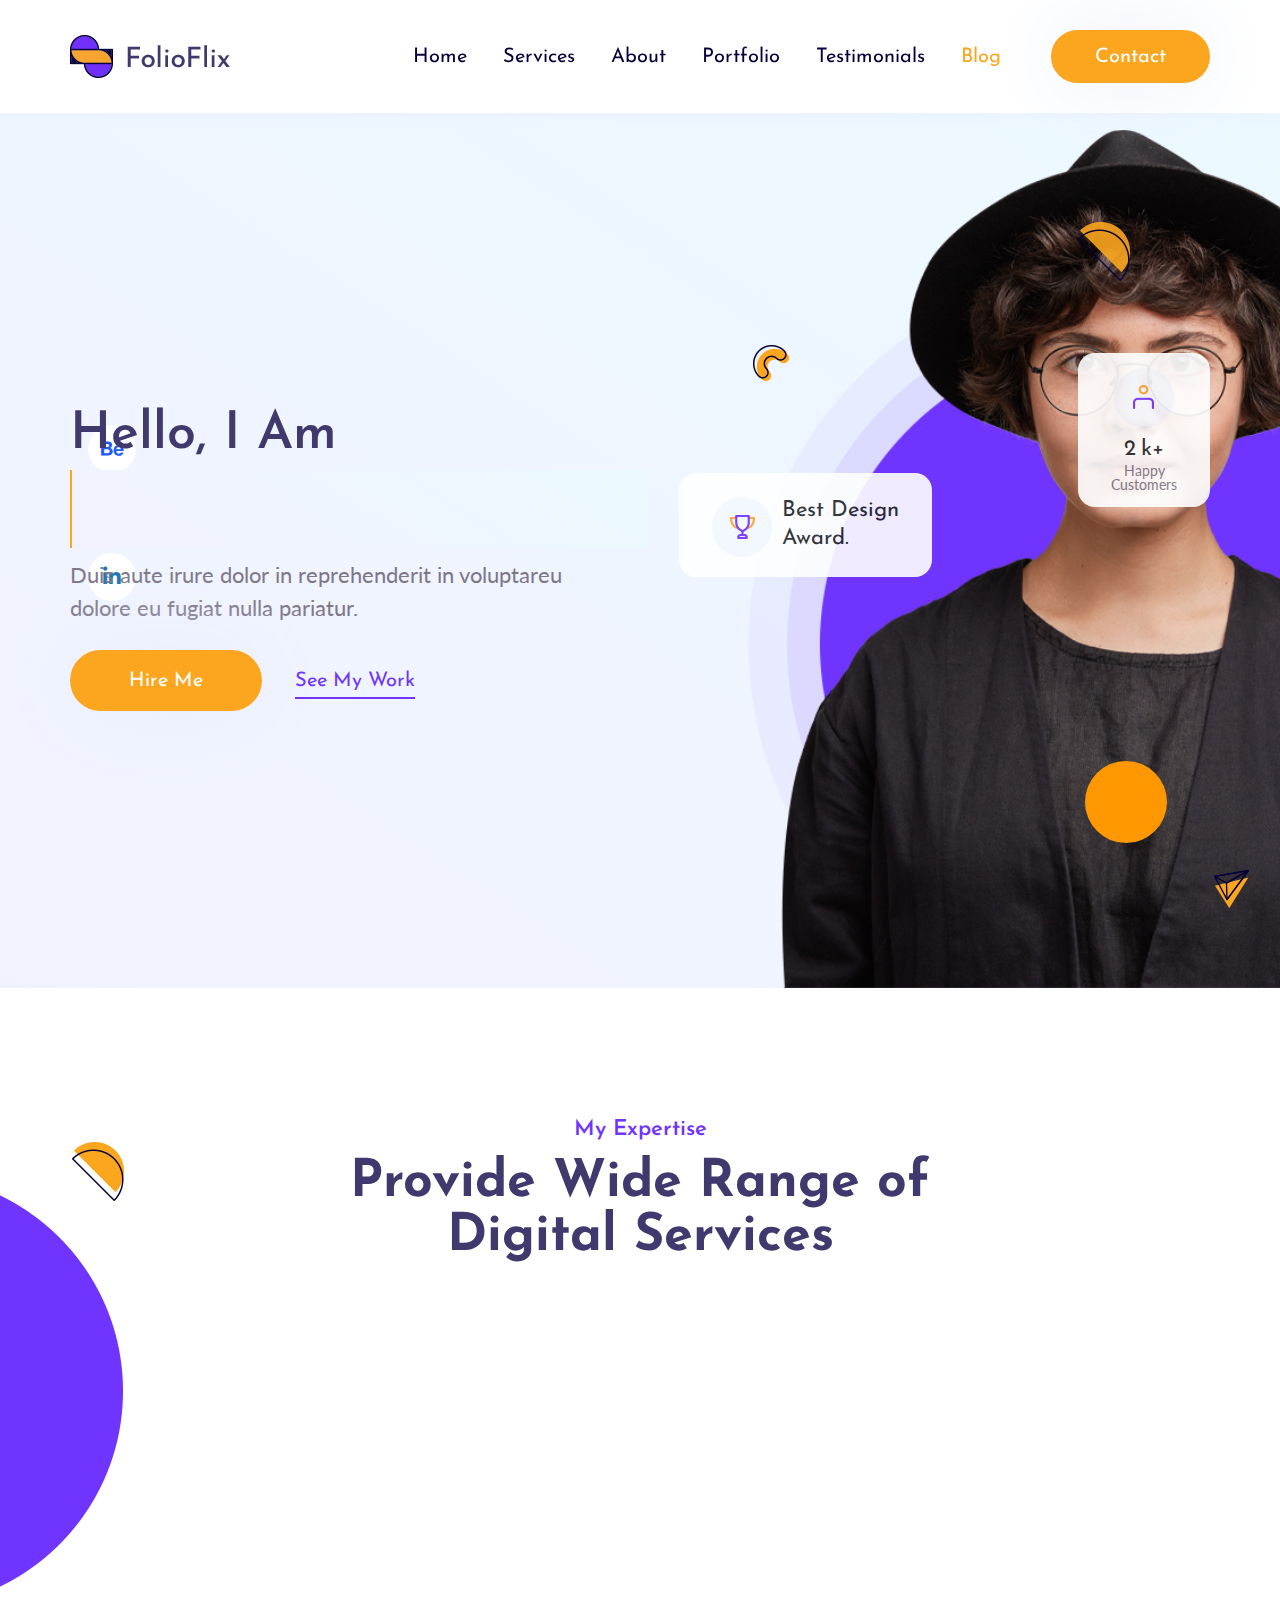
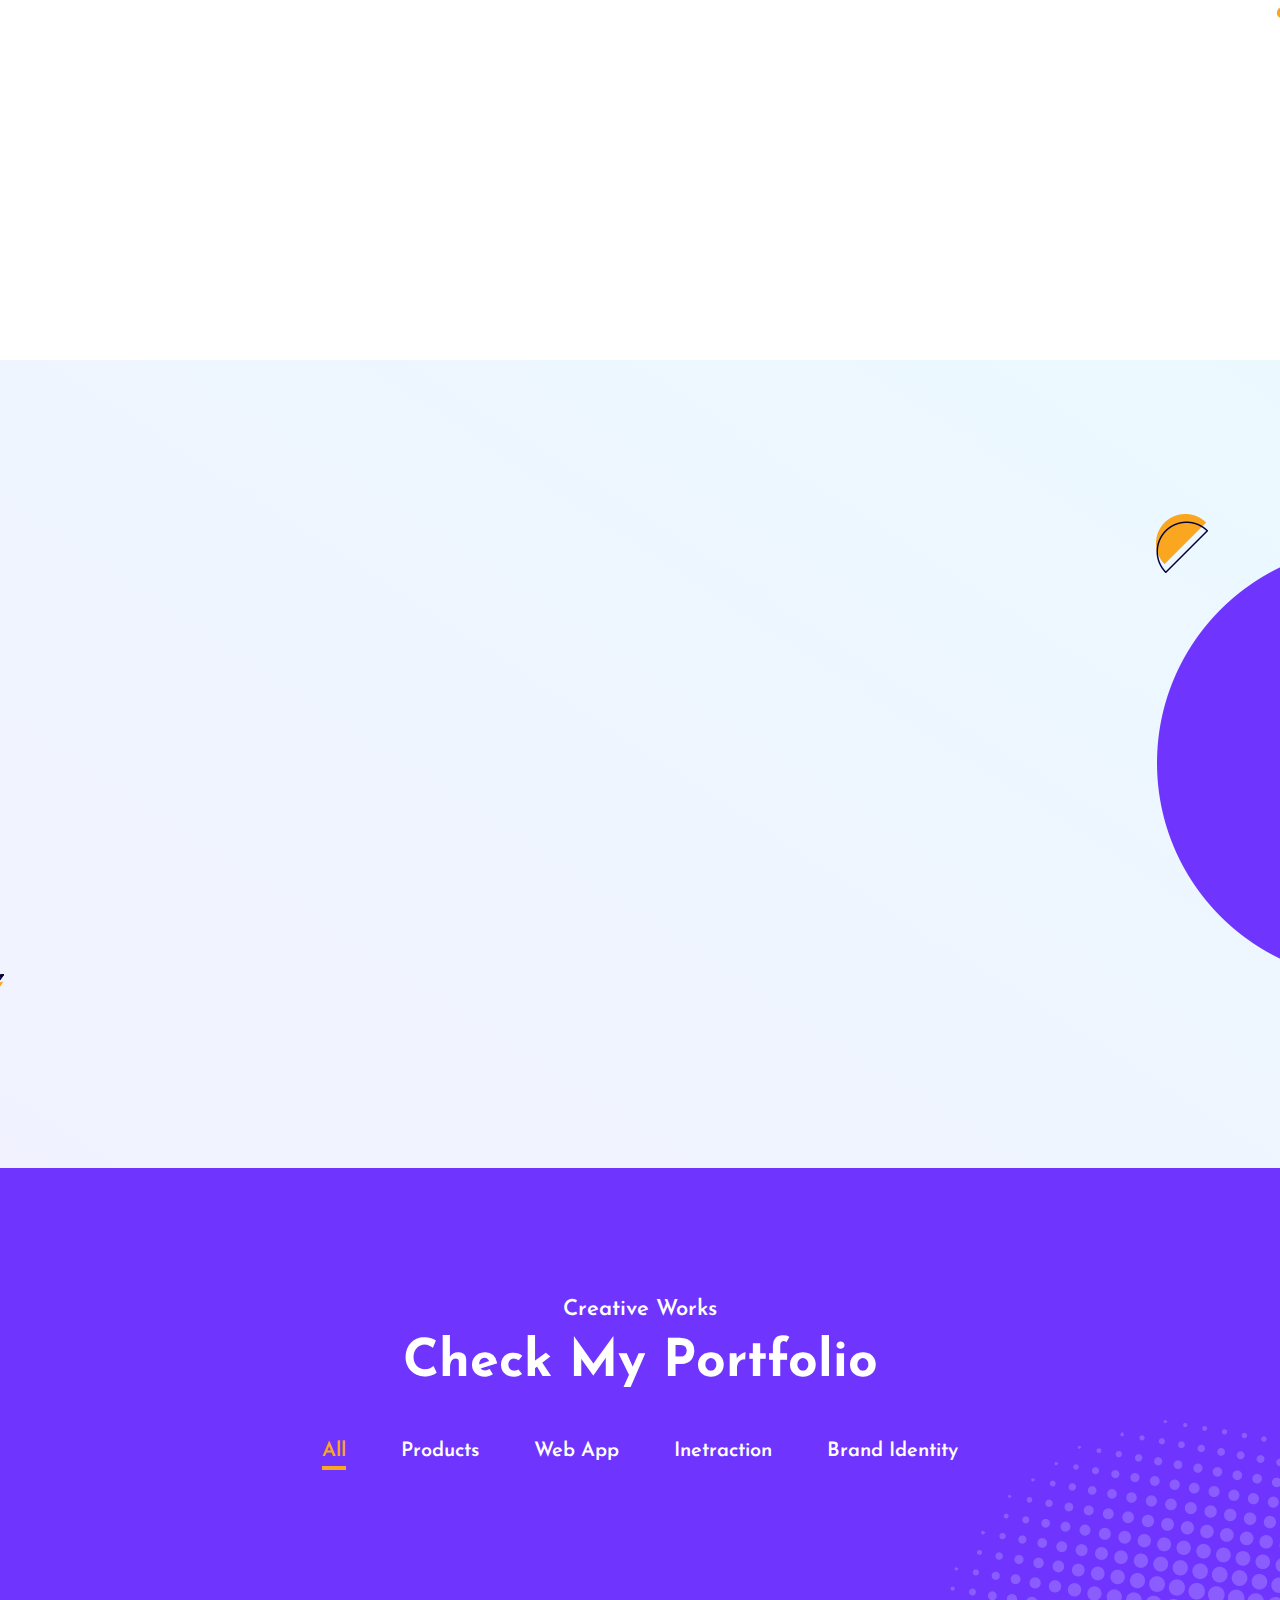
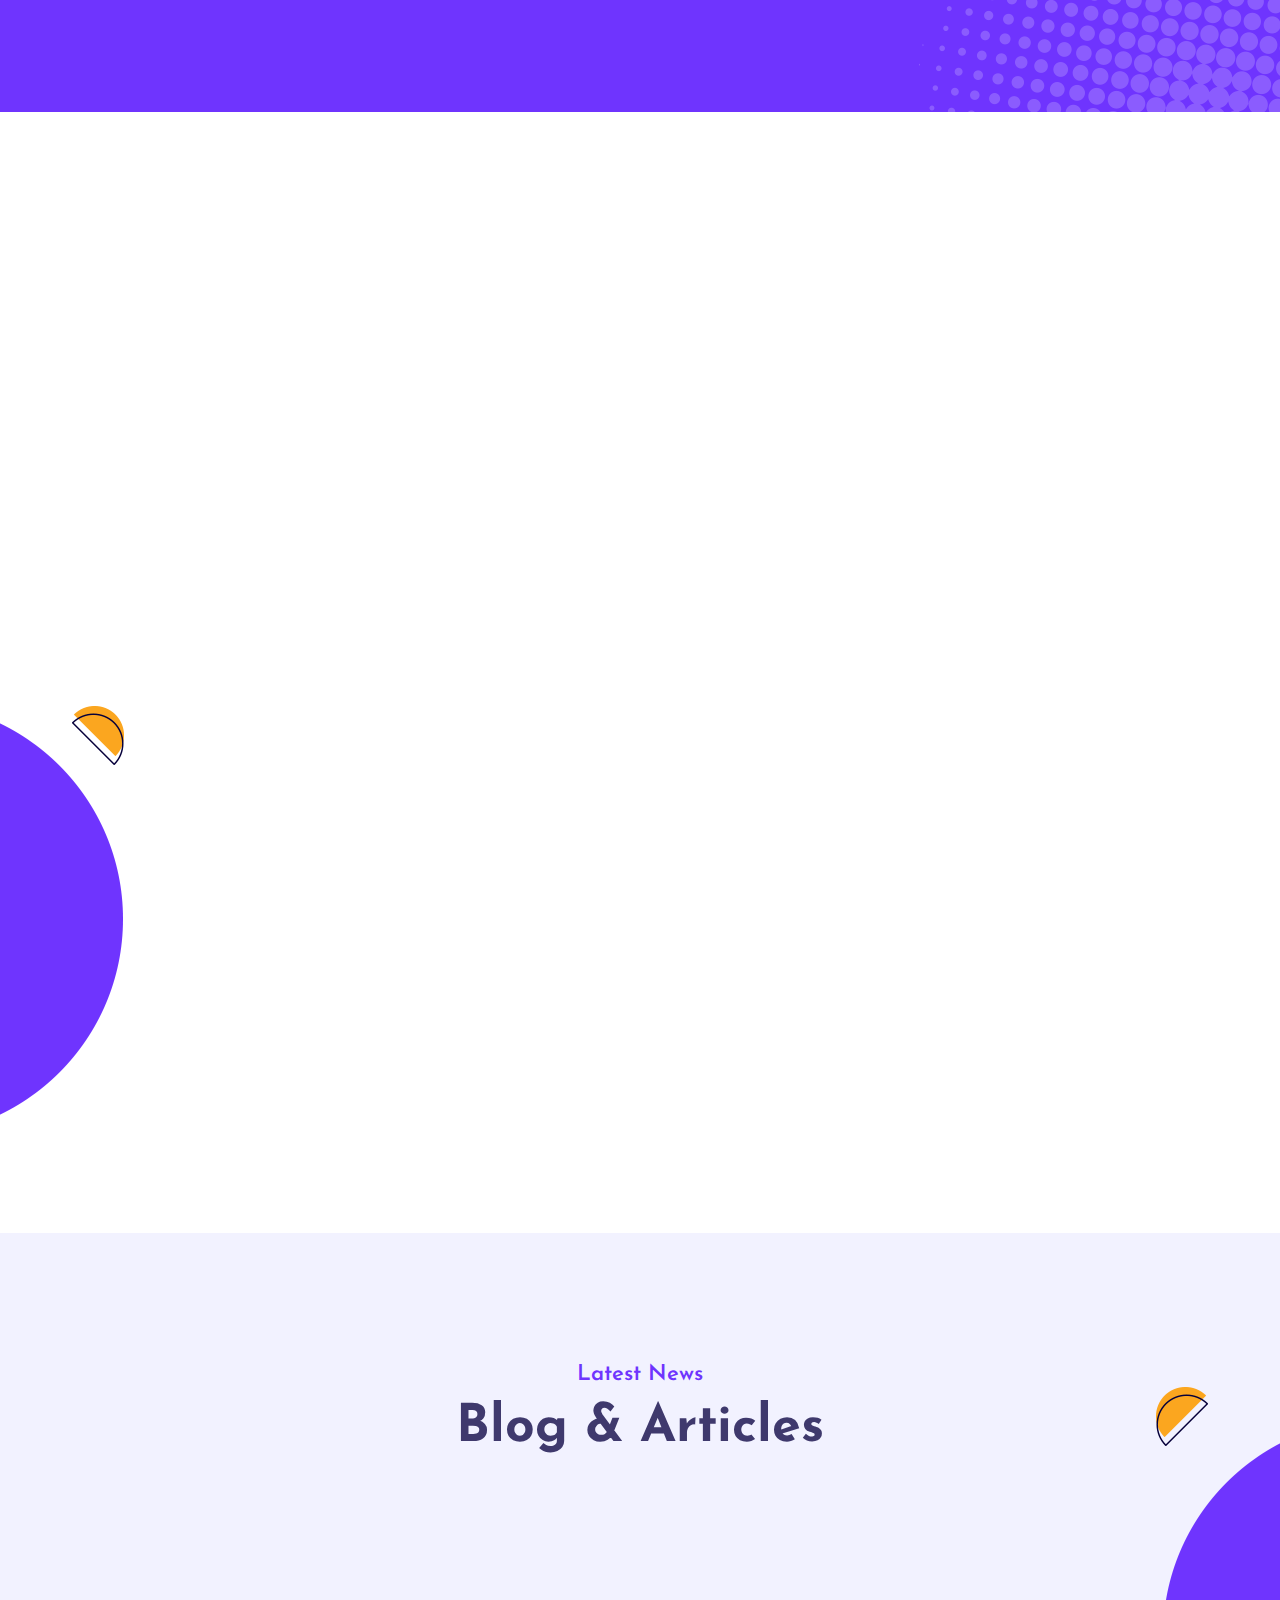
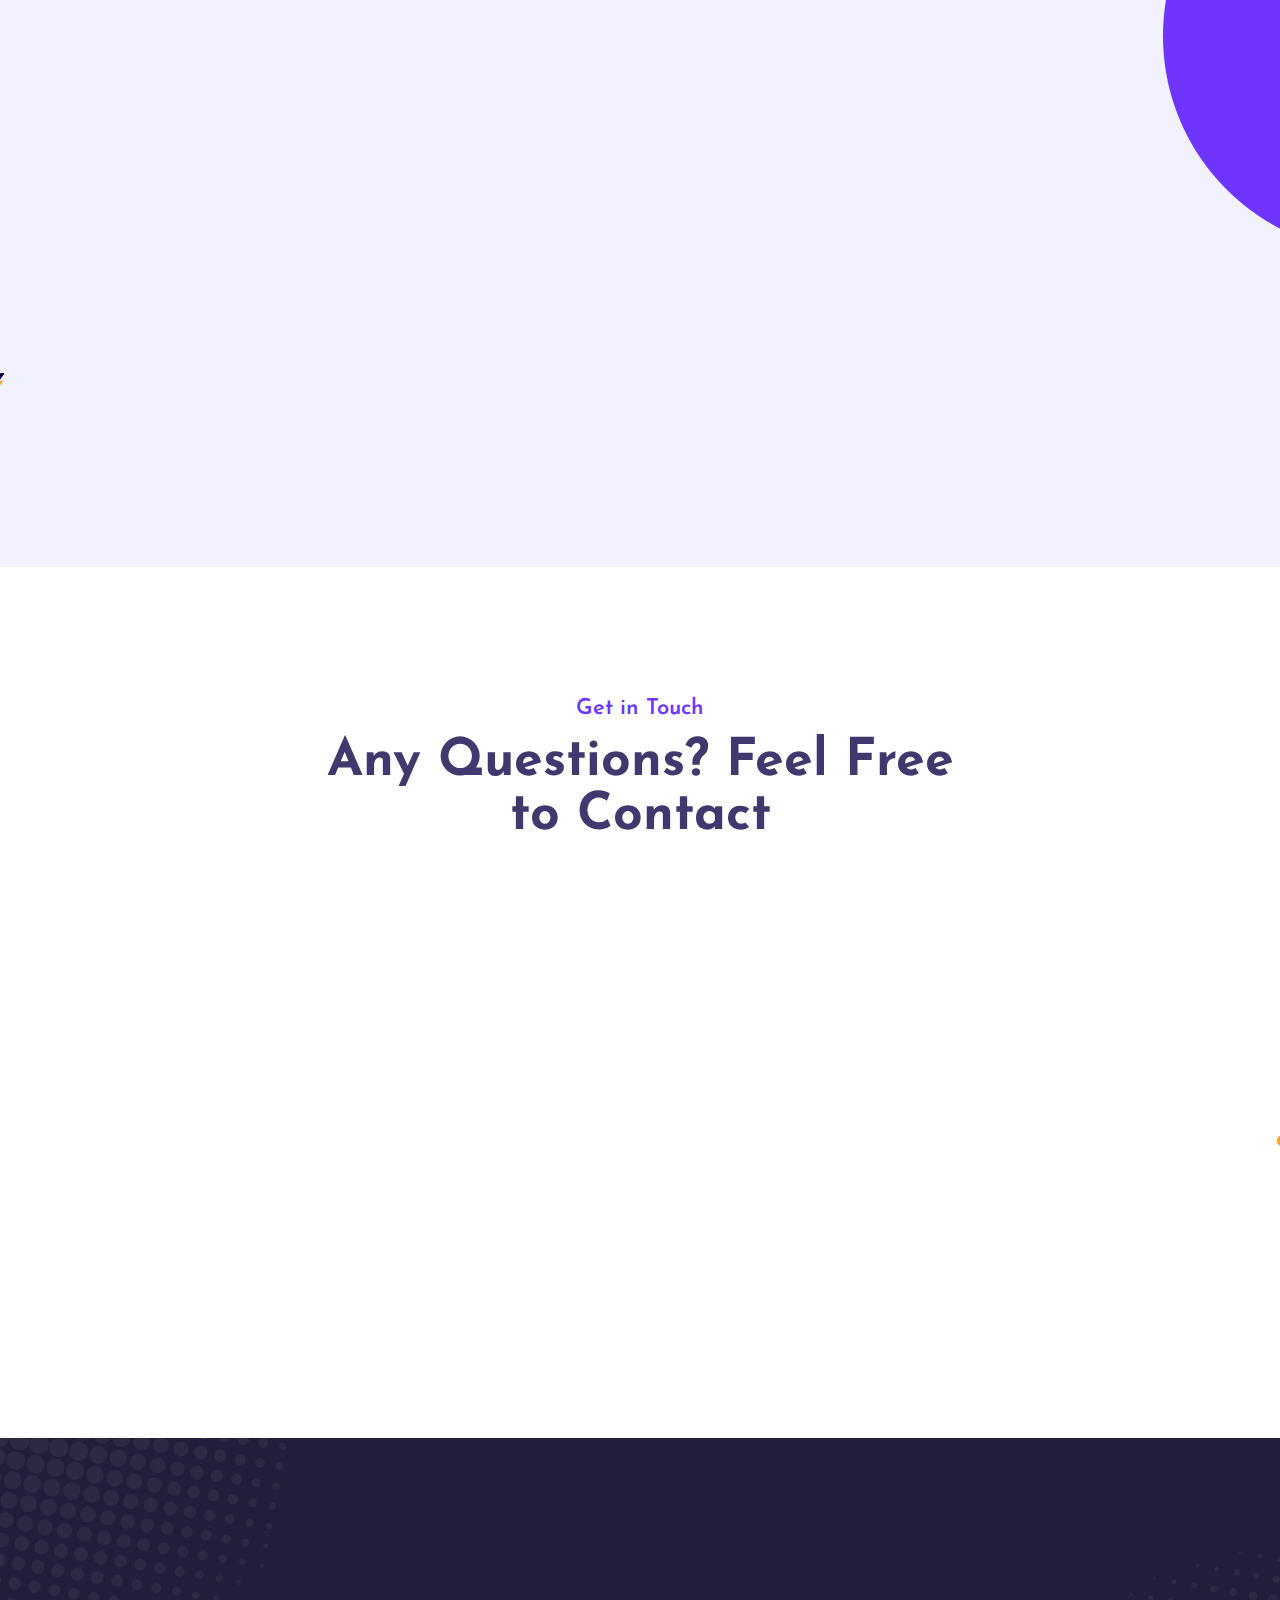
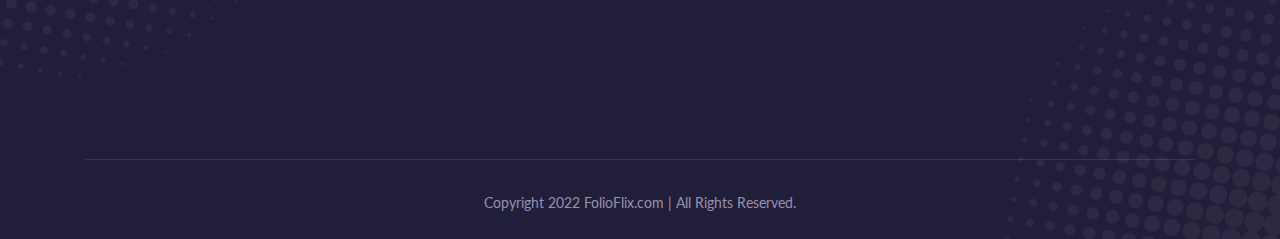
==== commit 0c365cd5: "Update index.html" ====
--- a/index.html
+++ b/index.html
@@ -81,10 +81,10 @@
                             <div class="banner-heading">
                                <h2>Hello, I Am</h2>                                 
                                <ul class="dynamic-txts">
-                                  <li><h1>Alina Parker</h1></li>
-                                  <li><h1>Alina Parker</h1></li>
-                                  <li><h1>Alina Parker</h1></li>
-                                  <li><h1>Alina Parker</h1></li>
+                                  <li><h1>Nanda Kumar</h1></li>
+                                  <li><h1>Nanda Kumar</h1></li>
+                                  <li><h1>Nanda Kumar</h1></li>
+                                  <li><h1>Nanda Kumar</h1></li>
                                 </ul>
                                <p>Duis aute irure dolor in reprehenderit in voluptareu<br>
                                   dolore eu fugiat nulla pariatur.
--- a/assets/css/super-classes.css
+++ b/assets/css/super-classes.css
@@ -0,0 +1,89 @@
+/*------------------------------------------------------------------
+[Table of contents]
+
+1. h1
+2. h2
+3. h4
+4. h6
+5. p
+6. contact btn
+7. generic
+
+-------------------------------------------------------------------*/
+:root {
+    --primary-color:#3f396d;
+    --secondary-color:#07003b;
+    --accent:#fca61f;
+    --text-color: #7d7789;
+    --off-white-color: #f0f4ff;
+    --light-purple-color:#6f34fe;
+    --white-color:#fff;
+    --light-grey-color:#f2f2ff;
+  }
+h1{
+    font-size: 85px;
+    line-height: 88px;
+}
+h2{
+    font-size: 52px;
+    line-height: 54px;
+}
+h4{
+    font-size: 26px;
+    line-height: 28px;
+}
+h6{
+    font-size: 22px;
+    line-height: 24px;
+    color: var(--light-purple-color);
+}
+p{
+    font-size: 22px;
+    line-height: 33px;
+}
+.contact a{
+    background: var(--accent);
+    color: var(--white-color);
+    padding: 16px 43px 15px;
+    font-size: 20px;
+    display: inline-block;
+    border-radius: 35px;
+    line-height: 20px;
+    text-decoration: none;
+    box-shadow: 0 0 85px 0 #e9eefc;
+    border: 1px solid transparent;
+    transition-duration: .3s;
+    transition-property: transform;
+    transition-timing-function: ease-out;
+}
+.contact a:hover,
+.generic-btn a:hover
+{
+    border-color: var(--light-purple-color);
+    background: var(--light-purple-color);
+    transform: translateY(-8px);
+}
+/* .generic-btn a:hover{
+    background-color: #fff;
+} */
+.generic-btn a{
+    background: var(--accent);
+    color: var(--white-color);
+    padding: 20px 58px 19px;
+    font-size: 20px;
+    display: inline-block;
+    border-radius: 35px;
+    line-height: 20px;
+    text-decoration: none;
+    box-shadow: 0 0 85px 0 #e9eefc;
+    border: 1px solid transparent;
+    transition-duration: .3s;
+    transition-property: transform;
+    transition-timing-function: ease-out;
+}
+.padding-top{
+    padding-top: 130px;
+}
+.padding-bottom{
+    padding-bottom: 130px;
+}--- a/assets/css/style.css
+++ b/assets/css/style.css
@@ -0,0 +1,1440 @@
+/*------------------------------------------------------------------
+[Master Stylesheet]
+
+Project:    Folioflix
+-------------------------------------------------------------------*/
+/*------------------------------------------------------------------
+[Table of contents]
+
+1. Body
+2. Navigation / #navbar
+3. banner section / #banner
+4. service section / #service
+5.  Skills section / #Skills
+6. Portfolio section / #Portfolio
+7. testimonials section / #testimonials
+8. Blog section/ #Blog
+9. Contact section /#Contact
+10. weight footer section / #weight footer
+11. footer section / #footer
+-------------------------------------------------------------------*/
+/*------------------------------------------------------------------
+# [Color codes]
+
+    --primary-color:#3f396d;
+    --secondary-color:#07003b;
+    --accent:#fca61f;
+    --text-color: #7d7789;
+    --off-white-color: #f0f4ff;
+    --light-purple-color:#6f34fe;
+    --white-color:#fff;
+    --light-grey-color:#f2f2ff;
+# */
+/*------------------------------------------------------------------
+[Typography]
+
+Body copy:     'Josefin Sans', sans-serif;
+
+-------------------------------------------------------------------*/
+
+@import url('https://fonts.googleapis.com/css2?family=Josefin+Sans:wght@400;600;700&family=Lato&display=swap');
+*{
+    padding: 0;
+    margin: 0;
+    box-sizing: border-box;
+}
+html{
+    scroll-behavior: smooth;
+}
+body{
+    font-family: 'Josefin Sans', sans-serif;
+    font-weight: 400;
+}
+/***** navbar banner css****/
+.header-and-banner-con{
+    background: rgb(242,242,255);
+background: linear-gradient(33deg, rgba(242,242,255,1) 0%, rgba(235,249,255,1) 100%);
+    overflow: hidden;
+}
+.header-con{
+    padding-top: 30px;
+    padding-bottom: 30px;
+}
+.header-con .nav-item{
+    padding: 0 18px;
+    font-size: 20px;
+}
+.banner-main-con{
+    padding-top: 20px;
+}
+.banner-main-con2 {
+    padding-top: 130px;
+}
+.navbar-nav .nav-item:last-child{
+    padding-right: 50px;
+}
+.header-con .nav-item a:hover{
+    color: var(--accent) !important;
+}
+.header-con .nav-item a{
+    color: var(--secondary-color) !important;
+}
+.header-con .nav-item .is-active{
+    color: var(--accent) !important;
+}
+.banner-heading h2{
+    color: var(--primary-color);
+    font-weight: 600;
+}
+.banner-heading h1{
+    font-weight: 700;
+    color: var(--light-purple-color);
+    margin-bottom: 6px;
+}
+.banner-heading p{
+    color: var(--text-color);
+    margin-bottom: 26px;
+    font-family: 'Lato', sans-serif;
+}
+.See-btn{
+    margin-left: 28px;
+    font-size: 20px;
+    line-height: 20px;
+    color: var(--light-purple-color);
+    padding-bottom: 6px;
+    border-bottom: 2px solid var(--light-purple-color);
+}
+.See-btn:hover{
+    color: var(--accent);
+}
+.banner-con a{
+    text-decoration: none;
+}
+.best-award-con{
+    background: #feffff;
+    padding: 24px 33px;
+    position: absolute;
+    top: 40%;
+    left: -74px;
+    opacity: 0.9;
+    border-radius: 17px;
+}
+.best-award-con:hover figure{
+    transform: translateY(-8px);
+}
+.happy-con{
+    padding: 15px 33px;
+}
+.best-award-inner-con figure{
+    position: absolute;
+    transition-duration: .3s;
+    transition-property: transform;
+    transition-timing-function: ease-out;
+}
+.best-award-title p{
+    line-height: 28px;
+}
+.best-award-title{
+    margin-left: 70px;
+}
+.happy-con figure{
+    position: relative;
+    margin-bottom: 8px;
+}
+.happy-con{
+    right: -42%;
+    left: initial;
+    top: 20%;
+}
+.best-award-title span{
+    font-size: 14px;
+    color: var(--text-color);
+    line-height: 14px;
+    font-family: 'Lato', sans-serif;
+}
+.banner-right-con::before{
+    content: "";
+    width: 36px;
+    height: 36px;
+    position: absolute;
+    top: 25%;
+    left: 0;
+    background: url(../image/curn-icon.png) no-repeat top left;
+    -webkit-animation: mover 1s infinite  alternate;
+    animation: mover 1s infinite  alternate;
+}
+.banner-right-con::after{
+    content: "";
+    width: 35px;
+    height: 38px;
+    position: absolute;
+    bottom:100px;
+    right: -58%;
+    background: url(../image/triangle-icon.png) no-repeat top left;
+    -webkit-animation: mover 1s infinite  alternate;
+    animation: mover 2s infinite  alternate;
+}
+.happy-con::before{
+    content: "";
+    width:52px;
+    height: 59px;
+    position: absolute;
+    top: -131px;
+    left: 0;
+    background: url(../image/half-circle.png) no-repeat top left;
+    -webkit-animation: mover 1s infinite  alternate;
+    animation: mover 1.5s infinite  alternate;
+}
+.banner-social-icon{
+    position: absolute;
+    left: 88px;
+    top: 43%;
+}
+.banner-social-icon ul li a i{
+    width: 48px !important;
+    height: 48px !important;
+}
+/***** navbar banner css****/
+/***** service section css****/
+.generic-title h6{
+    font-weight: 600;
+    margin-bottom: 14px;
+}
+.generic-title h2{
+    font-weight: 700;
+}
+.generic-title{
+    margin-bottom: 46px;
+}
+.service-con::before{
+    content: "";
+    width: 127px;
+    height: 404px;
+    position: absolute;
+    top: 207px;
+    left: 0;
+    background: url(../image/circle-bg-left-img.png) no-repeat top left;
+    animation: right-mover 1s infinite alternate;
+    -webkit-animation: right-mover 1s infinite alternate;
+}
+.service-con::after{
+    content: "";
+    width: 52px;
+    height: 59px;
+    position: absolute;
+    top: 154px;
+    left: 72px;
+    background: url(../image/half-circle-left-icon.png) no-repeat top left;
+    animation: mover 1s infinite alternate;
+    -webkit-animation: mover 1s infinite alternate;
+}
+.service-inner-con:after {
+    content: "";
+    width: 35px;
+    height: 38px;
+    position: absolute;
+    bottom: 190px;
+    right: -116px;
+    background: url(../image/corn-left-icon.png) no-repeat top left;
+    animation: mover 1s infinite alternate;
+    -webkit-animation: mover 1s infinite alternate;
+}
+.service-inner-con h2{
+    color: var(--primary-color);
+}
+.service-box{
+    perspective: 100px;
+}
+.service-box-item{
+    background: #fff;
+    border: 1px solid transparent;
+    padding:40px 36px;
+    border-radius: 20px;
+    box-shadow: 0 0 85px 0 #e9eefc;
+    transition-duration: .3s;
+    transition-property: transform;
+    transition-timing-function: ease-out;
+}
+.service-box-item:hover{
+    border-color: var(--light-purple-color);
+}
+.service-box-item:hover .service-box-item-content h4{
+    color: var(--light-purple-color);
+}
+.service-box-item figure{
+    width: 130px;
+    height: 130px;
+    display: flex;
+    background: #f4f9ff;
+    position: absolute;
+    align-items: center;
+    justify-content: center;
+    border-radius: 50%;   
+}
+.service-box-item figure img{
+    transition-duration: .3s;
+    transition-property: transform;
+    transition-timing-function: ease-out;
+}
+.service-box-item:hover figure img{
+    transform: translateY(-8px);
+}
+.service-box-item-content {
+    margin-left: 156px;
+}
+.service-box-item-content h4{
+    color: var(--primary-color);
+    font-weight: 700;
+}
+.service-box-item-content p{
+    font-size: 18px;
+    line-height: 28px;
+    color: var( --text-color);
+    font-family: 'Lato', sans-serif;
+}
+.service-box-item-content a{
+    font-size: 18px;
+    color: var(--accent);
+    padding-bottom: 5px;
+    position: relative;
+}
+.service-box-item-content a:hover{
+    color: var(--light-purple-color);
+}
+.service-box-item-content a::after{
+    left: 0;
+    bottom: -2px;
+    width: 0;
+    height: 2px;
+    content: '';
+    position: absolute;
+    transition: ease-in-out 0.3s;
+    background: var(--light-purple-color);
+}
+.service-box-item-content a:hover::after {
+    width: 100%;
+}
+.service-box .row:first-child{
+    margin-bottom: 30px;
+}
+.service-box .row:last-child{
+    margin-bottom: 40px;
+}
+.service-box-item a{
+    text-decoration: none;
+}
+/***** service section css****/
+/*******portfolio section******/
+.portfolio-con{
+    height: 544px;
+    position: relative;
+    background: #6f34fe;
+}
+.portfolio-body-con{
+    overflow: hidden;
+}
+.portfolio-con::before{
+    top: 0;
+    left: 0;
+    content: "";
+    width: 352px;
+    height: 344px;
+    position: absolute;
+    background: url(../image/portfolio-left-img.png) no-repeat top left;
+}
+.portfolio-con:after{
+    bottom: 0;
+    right: 0;
+    content: "";
+    width: 361px;
+    height: 292px;
+    position: absolute;
+    background: url(../image/portfolio-right-img.png) no-repeat top right;
+}
+.filterDiv {
+    float: left;
+    width: 100px;
+    text-align: center;
+    display: none;
+}  
+.filterDiv.show{
+    display: block;
+}
+#myBtnContainer{
+      margin-bottom: 45px;
+}
+#myBtnContainer button{
+    border: none;
+    color: var(--white-color);
+    background: transparent;
+    font-size: 20px;
+    font-weight: 600;
+    cursor: pointer;   
+    display: inline-block;
+    margin: 0 25px;
+}
+  #myBtnContainer button.active_button{
+    border-bottom: 4px solid var(--accent);
+    color: var(--accent);
+}
+
+#myBtnContainer button:focus{
+      outline: none;
+}
+  .portfolio-img-con{
+      margin: 0 -15px;
+}
+.portfolio-img-con .filterDiv:first-child{
+      width: 66.6667%;
+      padding: 0 15px;
+}
+.portfolio-img-con .filterDiv:nth-child(2){
+      margin-bottom: 13px;
+}
+.portfolio-img-con .filterDiv:nth-child(2),
+.portfolio-img-con .filterDiv:nth-child(3),
+.portfolio-img-con .filterDiv:nth-child(4),
+.portfolio-img-con .filterDiv:last-child{
+    width: 33.33333%;
+    padding: 0 15px;
+}
+.portfolio-img-content{
+    position: absolute;
+    bottom: 30px;
+    width: 100%;
+    padding: 0 48px 0 20px;
+}
+.portfolio-img-title h4{
+    font-weight: 700;
+    color: var(--white-color);
+    margin-bottom: 0;
+    font-size: 18px;
+    line-height: 18px;
+}
+.portfolio-img-title p{
+    color: var(--white-color);
+    font-size: 16px;
+    margin-bottom: 0;
+    line-height: 22px;
+    font-family: 'Lato', sans-serif;
+}
+.portfolio-img-content a i{
+    background: var(--accent);
+    color: var(--white-color);
+    width: 44px;
+    height: 44px;
+    border-radius: 50%;
+    font-weight: 300;
+    font-size: 20px;
+}
+.portfolio-img-content a{
+    text-decoration: none;
+}
+.portfolio-img figure:after{
+    content: "";
+    background: rgb(0,0,0);
+    background: linear-gradient(180deg, rgba(0,0,0,0.0032387955182072714) 0%, rgba(17,19,43,0.6755077030812324) 70%); 
+    position: absolute;
+    top: 0;
+    border-radius: 19px;
+    width:100%;
+    height: 320px;
+    left: 0;
+    display: none;
+}
+.portfolio-img figure{
+    display: inline-block;
+}
+.portfolio-img-con .filterDiv:first-child .portfolio-img figure:after{
+    width: 100%;
+    height: 322px;
+    left: 0;
+}
+.portfolio-img-content{
+    display: none;
+}
+.portfolio-img-con .filterDiv:hover .portfolio-img-content,
+.portfolio-img-con .filterDiv:hover .portfolio-img figure:after{
+    display: block;
+}
+.portfolio-body-con{
+    margin-top: -207px;
+}
+.portfolio-img-con:after {
+    content: "";
+    width: 35px;
+    height: 38px;
+    position: absolute;
+    bottom: 64px;
+    right: -116px;
+    background: url(../image/corn-left-icon.png) no-repeat top left;
+    animation: mover 1s infinite alternate;
+    -webkit-animation: mover 1s infinite alternate;
+}
+.portfolio-btn {
+    margin-top: 26px;
+}
+/*******portfolio section******/
+/***** skill section css****/
+.skill-con{
+    background: rgb(242,242,255);
+    background: linear-gradient(33deg, rgba(242,242,255,1) 0%, rgba(235,249,255,1) 100%);
+    overflow: hidden;
+}
+.skill-con:after {
+    content: "";
+    width: 127px;
+    height: 404px;
+    position: absolute;
+    top: 207px;
+    right: 0;
+    background: url(../image/circle-bg-img.png) no-repeat top right;
+    animation: left-mover 1s infinite alternate;
+    -webkit-animation: left-mover 1s infinite alternate;
+}
+.skill-con::before {
+    content: "";
+    width: 52px;
+    height: 59px;
+    position: absolute;
+    top: 154px;
+    right:72px;
+    background: url(../image/half-circle-right-icon.png) no-repeat top left;
+    animation: mover 1s infinite alternate;
+    -webkit-animation: mover 1s infinite alternate;
+}
+.skill-inner-con::before {
+    content: "";
+    width: 35px;
+    height: 38px;
+    position: absolute;
+    bottom: 26px;
+    left: -116px;
+    background: url(../image/triangle-icon.png) no-repeat top left;
+    -webkit-animation: mover 1s infinite alternate;
+    animation: mover 1s infinite alternate;
+}
+.download-bnt a{
+    padding: 20px 32px 19px;
+}
+.skill-inner-con{
+    z-index: 1;
+}
+.skill-right-con{
+    padding-left: 40px;
+}
+.skill-right-con h6{
+    font-weight: 600;
+    margin-bottom: 15px;
+}
+.skill-right-con h2{
+    font-weight: 700;
+    color: var(--primary-color); 
+    margin-bottom: 11px;   
+}
+.skill-right-con p{
+    font-family: 'Lato', sans-serif;
+    color: var(--text-color);
+    margin-bottom: 15px;
+    font-size: 20px;
+}
+.skill-right-con p:nth-child(4){
+    margin-bottom: 30px;
+}
+.circle-wrap {
+    width: 140px;
+    height: 140px;
+    border: 4px solid #eef6ff;
+    border-radius: 50%;
+    margin: 0 auto 18px;
+}
+
+  .circle-wrap .circle .mask,
+  .circle-wrap .circle .fill {
+      width: 140px;
+      height: 140px;
+      position: absolute;
+      border-radius: 50%;
+      top: inherit;
+  }
+  .service-skill-sttaf-item-title {
+    width: 140px;
+    height: 140px;
+}
+  .circle-wrap .circle .mask {
+      clip: rect(0px, 150px, 150px, 74px);
+  }
+  .circle-wrap .circle .mask .fill {
+      clip: rect(0px, 75px, 150px, 0px);
+      border:4px solid var(--accent);
+  }
+  .circle-wrap.firstPercentage .circle .mask.full,
+  .circle-wrap.firstPercentage .circle .fill {
+      animation: firstPercentage ease-in-out 4s forwards;
+  }
+  .circle-wrap.secondPercentage .circle .mask.full,
+  .circle-wrap.secondPercentage .circle .fill {
+      animation: secondPercentage ease-in-out 4s forwards;
+  }
+  .circle{
+      margin-top: -6px;
+      margin-left: -6px;
+  }
+  .circle-wrap.thirdPercentage .circle .mask.full,
+  .circle-wrap.thirdPercentage .circle .fill {
+      animation: thirdPercentage ease-in-out 4s forwards;
+  }
+  .circle-wrap.fourPercentage .circle .mask.full,
+  .circle-wrap.fourPercentage .circle .fill {
+      animation: fourPercentage ease-in-out 4s forwards;
+  }
+  .secondPercentage .circle .mask .fill{
+    border: 4px solid #7b47fe;
+  }
+  .secondPercentage h4{
+      color: #7b47fe !important;
+  }  
+  .secondPercentage span{
+    color: #7b47fe;
+}
+.thirdPercentage .circle .mask .fill{
+    border: 4px solid #56cbbd;
+  }
+  .thirdPercentage h4{
+      color: #56cbbd !important;
+  }  
+  .thirdPercentage span{
+    color: #56cbbd;
+}
+.fourPercentage .circle .mask .fill{
+    border: 4px solid #3f396d;
+}
+.fourPercentage h4{
+    color: #3f396d !important;
+}
+.fourPercentage span{
+    color: #3f396d;
+}
+  @keyframes firstPercentage {
+      0% {
+          transform: rotate(0deg);
+      }
+      100% {
+          transform: rotate(135deg);
+      }
+  }
+
+  @keyframes secondPercentage {
+      0% {
+          transform: rotate(0deg);
+      }
+      100% {
+          transform: rotate(170deg);
+      }
+  }
+
+  @keyframes thirdPercentage {
+      0% {
+          transform: rotate(0deg);
+      }
+      100% {
+          transform: rotate(150deg);
+      }
+  }
+  @keyframes fourPercentage {
+    0% {
+        transform: rotate(0deg);
+    }
+    100% {
+        transform: rotate(140deg);
+    }
+}
+
+  @keyframes fadeIn {
+      0% {
+          opacity: 0;
+      }
+      100% {
+          opacity: 1;
+      }
+  }
+.static-txt{
+    font-size: 22px;
+    top: -5px;
+    right: -8px;
+    line-height: 22px;
+}
+.static-txt2{
+    font-size: 42px;
+    font-weight: 700;
+    color: var(--accent);
+}
+.skill-left-con .skill-left-item-con{
+    background: var(--white-color);
+    padding: 33px 28px 35px;
+    box-shadow: 0 0 85px 0 #e9eefc;
+    border-radius: 20px;
+}
+.service-skill-sttaf-con:first-child{
+    margin-bottom: 30px;
+}
+.service-skill-sttaf-item-heading p{
+    font-weight: 600;
+    font-size: 20px;
+}
+.service-skill-sttaf-item-title h4{
+    font-size: 42px;
+    color: var(--accent);
+    font-weight: 700;
+}
+.service-skill-sttaf-con .col-lg-6:first-child .skill-left-item-con{
+    margin-top: -27px;
+}
+/***** skill section css****/
+/******blog section****/
+.blog-con{
+    background: var(--light-grey-color);
+    overflow: hidden;
+}
+.blog-box-item:hover .blog-img img{
+    transition: ease-in-out 0.5s;
+}
+.blog-box-item{
+    overflow: hidden;
+}
+.blog-box-item:hover .blog-img img{
+    transform: scale(1.1);
+}
+.blog-box-item{
+    background: var(--white-color);
+    border-radius: 20px;
+}
+.blog-content {
+    padding: 27px 27px 30px;
+}
+.blog-auteher-title {
+    margin-bottom: 16px;
+}
+.blog-auteher-title span{
+    font-size: 16px;
+    font-family: 'Lato', sans-serif;
+    color: var(--light-purple-color);
+}
+.blog-auteher-title span:last-child{
+    color: var(--text-color);
+}
+.blog-content h4 {
+    font-weight: 700;
+    color: var(--primary-color);
+    margin-bottom: 11px;
+}
+.blog-content p {
+    font-size: 18px;
+    color: var(--text-color);
+    line-height: 28px;
+    margin-bottom: 12px;
+    font-family: 'Lato', sans-serif;
+}
+.blog-content a{
+    color: var(--accent);
+    /* border-bottom: 2px solid var(--accent); */
+    font-size: 18px;
+    padding-bottom: 6px;
+    text-decoration: none;
+    position: relative;
+}
+.blog-content a:hover{
+    color: var(--light-purple-color);
+    /* border-color: var(--light-purple-color); */
+}
+.blog-content a:hover::after {
+    width: 100%;
+}
+.blog-content a::after {
+    left: 0;
+    bottom: -2px;
+    width: 0;
+    height: 2px;
+    content: '';
+    position: absolute;
+    background: var(--light-purple-color);
+    transition: ease-in-out 0.3s;
+}
+.blog-inner-con::before{
+    content: "";
+    width: 35px;
+    height: 38px;
+    position: absolute;
+    bottom: 26px;
+    left: -116px;
+    background: url(../image/triangle-icon.png) no-repeat top left;
+    animation: mover 1s infinite alternate;
+    -webkit-animation: mover 1s infinite alternate;
+}
+.blog-inner-con h2{
+    color: var(--primary-color);
+}
+.blog-con:after{
+    content: "";
+    width: 127px;
+    height: 404px;
+    position: absolute;
+    top: 207px;
+    right: -6px;
+    background: url(../image/circle-bg-img.png) no-repeat top right;
+    animation: left-mover 1s infinite alternate;
+    -webkit-animation: left-mover 1s infinite alternate;
+}
+.blog-con::before {
+    content: "";
+    width: 52px;
+    height: 59px;
+    position: absolute;
+    top: 154px;
+    right: 72px;
+    background: url(../image/half-circle-right-icon.png) no-repeat top left;
+    animation: mover 1s infinite alternate;
+    -webkit-animation: mover 1s infinite alternate;
+}
+/******blog section****/
+/******form section******/
+.form-main-con{
+    overflow: hidden;
+}
+
+#form_result{
+    margin-bottom: 15px;
+}
+#form_result span{
+    color: var(--text-color);
+    margin-bottom: 15px;
+}
+.form-main-inner-con h2{
+    color: var(--primary-color);
+}
+.contact-information{
+    background: var(--light-purple-color);
+    border-radius: 28px;
+    padding: 70px 40px 50px;
+}
+.contact-information li figure{
+    width: 60px;
+    height: 60px;
+    background: var(--accent);
+    border-radius: 50%;
+    position: absolute;
+}
+.contact-information-content {
+    margin-left: 76px;
+}
+.contact-information-content h5{
+    font-size: 20px;
+    color: var(--white-color);
+    font-weight: 600;
+    margin-bottom: 4px;
+}
+.contact-information-content p{
+    font-size: 16px;
+    line-height: 22px;
+    color: var(--white-color);
+    font-family: 'Lato', sans-serif;
+}
+.contact-information ul li{
+    margin-bottom: 32px;
+}
+.contact-information ul li img{
+    transition-duration: .3s;
+    transition-property: transform;
+    transition-timing-function: ease-out;
+}
+.contact-information ul li:hover img{
+    transform: translateY(-8px);
+}
+.contact-form input,
+.contact-form textarea{
+    background: #fefeff;
+    border: none;
+    box-shadow: 0 0 85px 0 #e9eefc;
+    font-size: 16px;
+    color: var(--text-color);
+    padding: 17px 30px;
+    border-radius: 30px;
+    width: 100%;
+    font-family: 'Lato', sans-serif;
+    margin-bottom: 23px;
+}
+.contact-form input::placeholder,
+.contact-form textarea::placeholder{
+    color: var(--text-color);
+    font-size: 16px;
+    font-family: 'Lato', sans-serif;
+}
+.contact-form input:focus,
+.contact-form textarea:focus{
+    outline: 1px solid #6f34fe;
+    box-shadow: 0 0 85px 0 #d9e3ff;
+}
+.contact-form textarea{
+    height: 148px;
+    resize: none;
+    margin-bottom: 29px;
+}
+.contact-form button{
+    border: none;
+    padding: 19px 64px 18px;
+    background: var(--accent);
+    color: var(--white-color);
+    font-size: 20px;
+    line-height: 22px;
+    border-radius: 36px;
+    cursor: pointer;
+    box-shadow: 0 0 85px 0 #e9eefc;
+    transition-duration: .3s;
+    transition-property: transform;
+    transition-timing-function: ease-out;
+    border: 1px solid transparent;
+}
+.contact-form button:hover{
+    border-color: var(--light-purple-color);
+    background: var(--light-purple-color);
+    transform: translateY(-8px);
+}
+.form-main-inner-con:after{
+    content: "";
+    width: 35px;
+    height: 38px;
+    position: absolute;
+    bottom: 140px;
+    right: -116px;
+    background: url(../image/corn-left-icon.png) no-repeat top left;
+    animation: mover 1s infinite alternate;
+    -webkit-animation: mover 1s infinite alternate;
+}
+/******form section******/
+/******footer section*******/
+.weight-footer-con{
+    padding-top: 68px;
+    padding-bottom: 20px;
+    background: #211e39;
+}
+.footer-navbar ul li{
+    padding: 0 18px;
+    border-left: 2px solid #4f4b73;
+    line-height: 18px;
+}
+.footer-navbar ul li a{
+    text-decoration: none;
+    color: #9692b0;
+    font-family: 'Lato', sans-serif;
+    position: relative;
+}
+.footer-navbar ul li a:hover{
+    color: var(--accent);
+}
+.weight-footer-content figure{
+    margin-bottom: 38px;
+}
+.footer-social-icon ul li a {
+    text-decoration: none;
+}
+.footer-social-icon ul li a i{
+    background: var(--white-color);
+    width: 45px;
+    height: 45px;
+    border-radius: 50%;
+    font-size: 20px;
+    color: #255afc;
+    transition-duration: .3s;
+    transition-property: transform;
+    transition-timing-function: ease-out;
+}
+.footer-social-icon ul li a i:hover{
+    color: var(--white-color);
+    background-color:#255afc ;
+    transform: translateY(-8px);
+}
+.footer-social-icon ul li:nth-child(2) a i{
+    color: #f33a7e;
+    margin-left: 11px;
+    margin-right: 11px;
+}
+.footer-social-icon ul li:nth-child(2) a i:hover{
+    background: #f33a7e;
+    color: var(--white-color);
+    transform: translateY(-8px);
+}
+.footer-social-icon ul li:last-child a i{
+    color: #1d74b1;
+}
+.footer-social-icon ul li:last-child a i:hover{
+    color: var(--white-color);
+    background: #1d74b1;
+    transform: translateY(-8px);
+}
+.footer-navbar ul{
+    margin-bottom: 36px;
+}
+.footer-social-icon{
+    margin-bottom: 70px;
+}
+.copy-right-content{
+    border-top: 1px solid #38354d;
+}
+.copy-right-content p{
+    font-size: 14px;
+    color: #9692b0;
+    padding-top: 26px;
+    font-family: 'Lato', sans-serif;
+}
+.weight-footer-con::before{
+    content: "";
+    width: 286px;
+    height: 288px;
+    position: absolute;
+    top: 0;
+    left: 0;
+    background: url(../image/footer-left-dotted-img.png) no-repeat top left;
+}
+.weight-footer-con:after{
+    content: "";
+    width: 286px;
+    height: 288px;
+    position: absolute;
+    bottom: 0;
+    right: 0;
+    background: url(../image/footer-dotted-right-img.png) no-repeat top right;
+}
+/******footer section*******/
+/**** tastimonials section****/
+.tastimonials-con{
+    overflow: hidden;
+}
+.testimonials-content h6{
+    font-weight: 600;
+    margin-bottom: 14px;
+}
+.testimonials-content figure{
+    position: absolute;
+    margin-top: 9px;
+}
+.testimonials-inner-content{
+    margin-left: 52px;
+}
+.testimonials-content h2{
+    color: var(--primary-color);
+    font-weight: 700;
+    margin-bottom: 12px;
+}
+.testimonials-content p{
+    font-size: 20px;
+    line-height: 33px;
+    color: var(--text-color);
+    font-family: 'Lato', sans-serif;
+}
+.carousel-control-prev {
+    left: 47px;
+}
+.testimonials-inner-content span:last-child{
+    font-size: 16px;
+    line-height: 16px;
+    color: var(--text-color);
+    font-family: 'Lato', sans-serif;
+}
+.auther-name{
+    color: var(--primary-color) !important;
+    font-size: 20px;
+    line-height: 22px;
+    margin-bottom:6px;
+    font-weight: 600;
+    letter-spacing: 0.2px;
+}
+.carousel-control-next, .carousel-control-prev{
+    opacity: 1;
+    top: inherit;
+    bottom: -86px;
+    width: auto;
+}
+.carousel-control-next:hover, .carousel-control-prev:hover{
+    opacity: 1;
+}
+.carousel-control-prev-icon,
+.carousel-control-next-icon{
+    background-image: none;
+}
+.carousel-control-prev:hover{
+    
+    left: 37px;
+}
+.carousel-control-next:hover{
+    padding-left: 10px;
+}
+.carousel-control-next,
+.carousel-control-prev{
+    transition-duration: .3s;
+    transition-property: all;
+    transition-timing-function: ease-out;
+}
+.carousel-control-prev i,
+.carousel-control-next i{
+    width: 54px;
+    height: 54px;
+    border-radius: 50%;
+    background: var(--accent);
+    font-size: 24px;
+    font-weight: 300;
+}
+.carousel-control-prev i:hover,
+.carousel-control-next i:hover{
+    background: var(--light-purple-color);
+}
+.carousel-control-next {
+    left: 114px;
+    right: initial;
+}
+.tastimonials-con::after{
+    content: "";
+    width: 52px;
+    height: 59px;
+    position: absolute;
+    top: 115px;
+    left: 72px;
+    background: url(../image/half-circle-left-icon.png) no-repeat top left;
+    animation: mover 1s infinite alternate;
+    -webkit-animation: mover 1s infinite alternate;
+}
+.tastimonials-con::before {
+    content: "";
+    width: 127px;
+    height: 404px;
+    position: absolute;
+    top: 132px;
+    left: 0;
+    background: url(../image/circle-bg-left-img.png) no-repeat top left;
+    animation: right-mover 1s infinite alternate;
+    -webkit-animation: right-mover 1s infinite alternate;
+}
+/**** tastimonials section****/
+/***********/
+#button {
+    display: inline-block;
+    background-color: #FF9800;
+    width: 82px;
+    height: 82px;
+    text-align: center;
+    border-radius: 50%;
+    position: fixed;
+    bottom: 57px;
+    right: 113px;
+    transition: background-color .3s, 
+      opacity .5s, visibility .5s;
+    opacity: 0;
+    visibility: hidden;
+    z-index: 1000;
+    display: flex;
+    align-items: center;
+    justify-content: center;    
+    -webkit-animation: spineer 2s infinite;
+    animation: spineer 2s infinite;   
+}
+@-webkit-keyframes spineer {
+    from {
+    box-shadow: 0 0 0 0 rgba(255, 161, 34, .99)
+    }
+    to {
+    box-shadow: 0 0 0 45px rgba(255, 161, 34, .01)
+    }
+    }    
+    
+    @keyframes spineer {
+    from {
+    box-shadow: 0 0 0 0 rgba(255, 161, 34, .99)
+    }
+    to {
+    box-shadow: 0 0 0 45px rgba(255, 161, 34, .01)
+    }
+    }
+
+  #button::after {
+    content: "\f062";
+    font-family: "Font Awesome 5 pro";
+    font-weight: 300;
+    font-size: 26px;
+    line-height: 50px;
+    color: #fff;
+  }
+  #button:hover {
+    cursor: pointer;
+  }
+  #button:active {
+    background-color: #555;
+  }
+  #button.show {
+    opacity: 1;
+    visibility: visible;
+  }
+  .modal-dialog {
+    max-width: 48%;
+}
+.modal-header button{
+    background: var(--accent);
+    opacity: 1;
+    position: absolute;
+    right: 7px;
+    top: 0;
+    width: 40px;
+    height: 40px;
+    display: flex;
+    align-items: center;
+    border-radius: 50%;
+    
+    justify-content: center;
+}
+.modal-header{
+    border-bottom:none;
+}
+.modal-header button i{
+    color: var(--